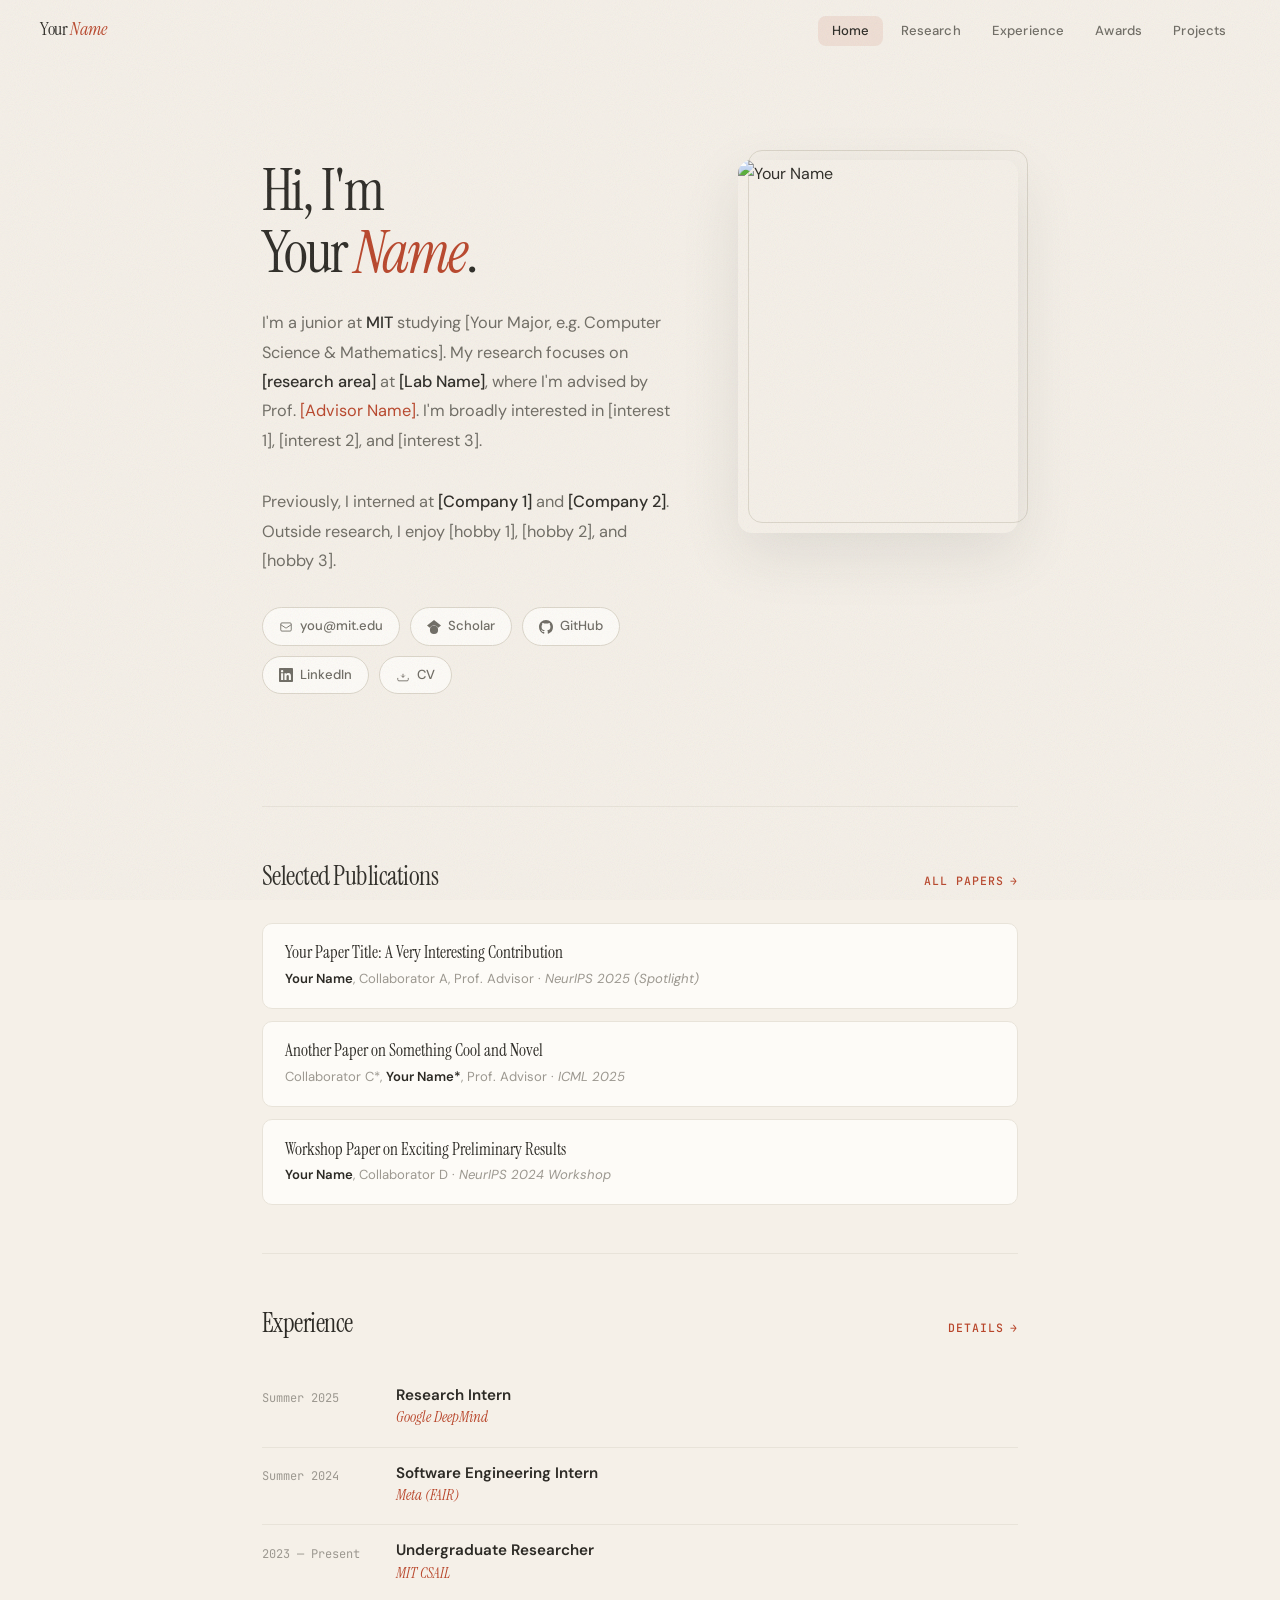
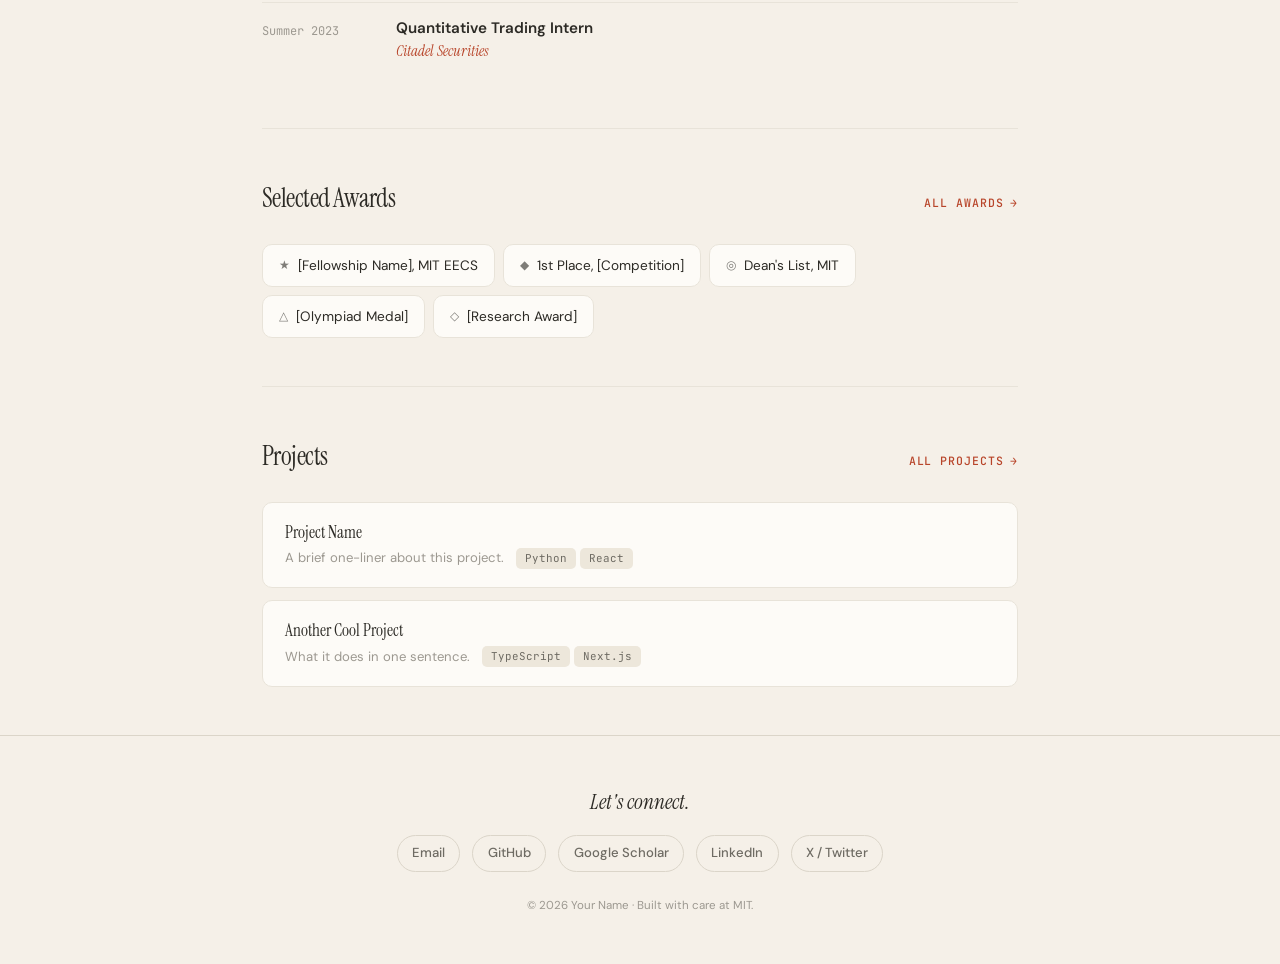
==== index.html @ 9202465a "Initial commit" ====
<!DOCTYPE html>
<html lang="en">
<head>
    <meta charset="UTF-8">
    <meta name="viewport" content="width=device-width, initial-scale=1.0">
    <title>Your Name — MIT '27</title>
    <link rel="stylesheet" href="style.css">
</head>
<body>

<!-- ─── NAV ─── -->
<nav id="navbar">
    <a class="nav-name" href="index.html">Your <em>Name</em></a>
    <div class="nav-toggle" onclick="document.querySelector('.nav-links').classList.toggle('open')">
        <span></span><span></span><span></span>
    </div>
    <ul class="nav-links">
        <li><a href="index.html" class="active">Home</a></li>
        <li><a href="research.html">Research</a></li>
        <li><a href="experience.html">Experience</a></li>
        <li><a href="awards.html">Awards</a></li>
        <li><a href="projects.html">Projects</a></li>
    </ul>
</nav>

<!-- ═══ HERO ═══ -->
<div class="page">
    <div class="home-hero">
        <div class="home-intro stagger">
            <h1>Hi, I'm<br>Your <em>Name</em>.</h1>
            <p class="bio">
                I'm a junior at <strong>MIT</strong> studying [Your Major, e.g. Computer Science &amp; Mathematics]. 
                My research focuses on <strong>[research area]</strong> at <strong>[Lab Name]</strong>, 
                where I'm advised by Prof. <a href="#">[Advisor Name]</a>. 
                I'm broadly interested in [interest 1], [interest 2], and [interest 3].
            </p>
            <p class="bio">
                Previously, I interned at <strong>[Company 1]</strong> and <strong>[Company 2]</strong>. 
                Outside research, I enjoy [hobby 1], [hobby 2], and [hobby 3].
            </p>
            <div class="contact-row">
                <a class="pill" href="mailto:you@mit.edu">
                    <svg width="14" height="14" fill="none" stroke="currentColor" stroke-width="1.5" viewBox="0 0 24 24"><path d="M3 8l7.89 5.26a2 2 0 002.22 0L21 8M5 19h14a2 2 0 002-2V7a2 2 0 00-2-2H5a2 2 0 00-2 2v10a2 2 0 002 2z"/></svg>
                    you@mit.edu
                </a>
                <a class="pill" href="https://scholar.google.com/" target="_blank">
                    <svg width="14" height="14" fill="currentColor" viewBox="0 0 24 24"><path d="M12 24a7 7 0 1 1 0-14 7 7 0 0 1 0 14zm0-24L0 9.5l4.838 3.94A8 8 0 0 1 12 9a8 8 0 0 1 7.162 4.44L24 9.5z"/></svg>
                    Scholar
                </a>
                <a class="pill" href="https://github.com/" target="_blank">
                    <svg width="14" height="14" fill="currentColor" viewBox="0 0 24 24"><path d="M12 0C5.37 0 0 5.37 0 12c0 5.31 3.435 9.795 8.205 11.385.6.105.825-.255.825-.57 0-.285-.015-1.23-.015-2.235-3.015.555-3.795-.735-4.035-1.41-.135-.345-.72-1.41-1.23-1.695-.42-.225-1.02-.78-.015-.795.945-.015 1.62.87 1.845 1.23 1.08 1.815 2.805 1.305 3.495.99.105-.78.42-1.305.765-1.605-2.67-.3-5.46-1.335-5.46-5.925 0-1.305.465-2.385 1.23-3.225-.12-.3-.54-1.53.12-3.18 0 0 1.005-.315 3.3 1.23.96-.27 1.98-.405 3-.405s2.04.135 3 .405c2.295-1.56 3.3-1.23 3.3-1.23.66 1.65.24 2.88.12 3.18.765.84 1.23 1.905 1.23 3.225 0 4.605-2.805 5.625-5.475 5.925.435.375.81 1.095.81 2.22 0 1.605-.015 2.895-.015 3.3 0 .315.225.69.825.57A12.02 12.02 0 0 0 24 12c0-6.63-5.37-12-12-12z"/></svg>
                    GitHub
                </a>
                <a class="pill" href="https://linkedin.com/" target="_blank">
                    <svg width="14" height="14" fill="currentColor" viewBox="0 0 24 24"><path d="M20.447 20.452h-3.554v-5.569c0-1.328-.027-3.037-1.852-3.037-1.853 0-2.136 1.445-2.136 2.939v5.667H9.351V9h3.414v1.561h.046c.477-.9 1.637-1.85 3.37-1.85 3.601 0 4.267 2.37 4.267 5.455v6.286zM5.337 7.433a2.062 2.062 0 0 1-2.063-2.065 2.064 2.064 0 1 1 2.063 2.065zm1.782 13.019H3.555V9h3.564v11.452zM22.225 0H1.771C.792 0 0 .774 0 1.729v20.542C0 23.227.792 24 1.771 24h20.451C23.2 24 24 23.227 24 22.271V1.729C24 .774 23.2 0 22.222 0h.003z"/></svg>
                    LinkedIn
                </a>
                <a class="pill" href="/resume.pdf" target="_blank">
                    <svg width="14" height="14" fill="none" stroke="currentColor" stroke-width="1.5" viewBox="0 0 24 24"><path d="M12 10v6m0 0l-3-3m3 3l3-3M3 17v3a2 2 0 002 2h14a2 2 0 002-2v-3"/></svg>
                    CV
                </a>
            </div>
        </div>
        <div class="portrait-wrap">
            <div class="portrait-frame">
                <img src="https://placehold.co/400x530/E8E3D9/9C9890?text=Your+Photo" alt="Your Name">
            </div>
            <div class="portrait-deco"></div>
        </div>
    </div>

    <!-- ═══ SELECTED PUBLICATIONS ═══ -->
    <div class="home-section reveal">
        <div class="home-section-header">
            <h2>Selected Publications</h2>
            <a href="research.html" class="view-all">All papers</a>
        </div>
        <div class="pub-mini">
            <div class="pub-mini-item">
                <div class="pub-mini-title"><a href="#">Your Paper Title: A Very Interesting Contribution</a></div>
                <div class="pub-mini-meta"><strong>Your Name</strong>, Collaborator A, Prof. Advisor · <em>NeurIPS 2025 (Spotlight)</em></div>
            </div>
            <div class="pub-mini-item">
                <div class="pub-mini-title"><a href="#">Another Paper on Something Cool and Novel</a></div>
                <div class="pub-mini-meta">Collaborator C*, <strong>Your Name*</strong>, Prof. Advisor · <em>ICML 2025</em></div>
            </div>
            <div class="pub-mini-item">
                <div class="pub-mini-title"><a href="#">Workshop Paper on Exciting Preliminary Results</a></div>
                <div class="pub-mini-meta"><strong>Your Name</strong>, Collaborator D · <em>NeurIPS 2024 Workshop</em></div>
            </div>
        </div>
    </div>

    <!-- ═══ EXPERIENCE ═══ -->
    <div class="home-section reveal">
        <div class="home-section-header">
            <h2>Experience</h2>
            <a href="experience.html" class="view-all">Details</a>
        </div>
        <div class="exp-mini">
            <div class="exp-mini-item">
                <div class="exp-mini-date">Summer 2025</div>
                <div class="exp-mini-info">
                    <h3>Research Intern</h3>
                    <div class="company">Google DeepMind</div>
                </div>
            </div>
            <div class="exp-mini-item">
                <div class="exp-mini-date">Summer 2024</div>
                <div class="exp-mini-info">
                    <h3>Software Engineering Intern</h3>
                    <div class="company">Meta (FAIR)</div>
                </div>
            </div>
            <div class="exp-mini-item">
                <div class="exp-mini-date">2023 — Present</div>
                <div class="exp-mini-info">
                    <h3>Undergraduate Researcher</h3>
                    <div class="company">MIT CSAIL</div>
                </div>
            </div>
            <div class="exp-mini-item">
                <div class="exp-mini-date">Summer 2023</div>
                <div class="exp-mini-info">
                    <h3>Quantitative Trading Intern</h3>
                    <div class="company">Citadel Securities</div>
                </div>
            </div>
        </div>
    </div>

    <!-- ═══ AWARDS ═══ -->
    <div class="home-section reveal">
        <div class="home-section-header">
            <h2>Selected Awards</h2>
            <a href="awards.html" class="view-all">All awards</a>
        </div>
        <div class="awards-mini">
            <div class="award-chip"><span class="chip-icon">★</span> [Fellowship Name], MIT EECS</div>
            <div class="award-chip"><span class="chip-icon">◆</span> 1st Place, [Competition]</div>
            <div class="award-chip"><span class="chip-icon">◎</span> Dean's List, MIT</div>
            <div class="award-chip"><span class="chip-icon">△</span> [Olympiad Medal]</div>
            <div class="award-chip"><span class="chip-icon">◇</span> [Research Award]</div>
        </div>
    </div>

    <!-- ═══ PROJECTS ═══ -->
    <div class="home-section reveal" style="border-bottom:none;">
        <div class="home-section-header">
            <h2>Projects</h2>
            <a href="projects.html" class="view-all">All projects</a>
        </div>
        <div class="pub-mini">
            <div class="pub-mini-item">
                <div class="pub-mini-title"><a href="projects.html">Project Name</a></div>
                <div class="pub-mini-meta">A brief one-liner about this project. <span class="tag" style="margin-left:0.5rem">Python</span> <span class="tag">React</span></div>
            </div>
            <div class="pub-mini-item">
                <div class="pub-mini-title"><a href="projects.html">Another Cool Project</a></div>
                <div class="pub-mini-meta">What it does in one sentence. <span class="tag" style="margin-left:0.5rem">TypeScript</span> <span class="tag">Next.js</span></div>
            </div>
        </div>
    </div>
</div>

<!-- ─── FOOTER ─── -->
<footer>
    <div class="footer-inner">
        <div class="footer-tagline">Let's connect.</div>
        <div class="footer-socials">
            <a href="mailto:you@mit.edu">Email</a>
            <a href="#">GitHub</a>
            <a href="#">Google Scholar</a>
            <a href="#">LinkedIn</a>
            <a href="#">X / Twitter</a>
        </div>
        <div class="copyright">© 2026 Your Name · Built with care at MIT.</div>
    </div>
</footer>

<script src="main.js"></script>
</body>
</html>
---- style.css ----
/* ═══════════════════════════════════════════════════
   YOUR NAME — Personal Academic Site
   Warm beige palette · Editorial typography · Artistic details
   ═══════════════════════════════════════════════════ */

@import url('https://fonts.googleapis.com/css2?family=Instrument+Serif:ital@0;1&family=DM+Sans:ital,opsz,wght@0,9..40,300;0,9..40,400;0,9..40,500;0,9..40,600;1,9..40,300;1,9..40,400&family=JetBrains+Mono:wght@400;500&display=swap');

:root {
    --bg:         #F5F0E8;
    --bg-warm:    #EDE7DB;
    --bg-card:    #FAF7F2;
    --bg-cream:   #FDFBF7;
    --text:       #2C2A25;
    --text-soft:  #6E6B63;
    --text-faint: #9C9890;
    --accent:     #B8452A;
    --accent-soft: rgba(184,69,42,0.1);
    --accent-glow: rgba(184,69,42,0.06);
    --border:     #DBD5C9;
    --border-light:#E8E3D9;
    --ink:        #3A3835;

    --serif:  'Instrument Serif', Georgia, serif;
    --sans:   'DM Sans', -apple-system, sans-serif;
    --mono:   'JetBrains Mono', monospace;

    --ease-out: cubic-bezier(0.16, 1, 0.3, 1);
    --ease-smooth: cubic-bezier(0.4, 0, 0.2, 1);
}

/* ─── RESET ─── */
*, *::before, *::after { margin: 0; padding: 0; box-sizing: border-box; }

html { scroll-behavior: smooth; font-size: 16px; }

body {
    font-family: var(--sans);
    background: var(--bg);
    color: var(--text);
    line-height: 1.7;
    -webkit-font-smoothing: antialiased;
    overflow-x: hidden;
    position: relative;
}

/* paper texture overlay */
body::before {
    content: '';
    position: fixed;
    inset: 0;
    pointer-events: none;
    z-index: 9999;
    opacity: 0.3;
    background-image: url("data:image/svg+xml,%3Csvg viewBox='0 0 256 256' xmlns='http://www.w3.org/2000/svg'%3E%3Cfilter id='n'%3E%3CfeTurbulence type='fractalNoise' baseFrequency='0.8' numOctaves='4' stitchTiles='stitch'/%3E%3C/filter%3E%3Crect width='100%25' height='100%25' filter='url(%23n)' opacity='0.3'/%3E%3C/svg%3E");
    background-size: 200px;
}

::selection {
    background: var(--accent);
    color: #fff;
}

a {
    color: var(--accent);
    text-decoration: none;
    transition: opacity 0.25s var(--ease-smooth);
}
a:hover { opacity: 0.7; }

img { max-width: 100%; display: block; }

/* ═══════════════════════════════════════
   NAVIGATION
   ═══════════════════════════════════════ */
nav {
    position: fixed;
    top: 0;
    width: 100%;
    z-index: 1000;
    padding: 0 2.5rem;
    height: 60px;
    display: flex;
    align-items: center;
    justify-content: space-between;
    transition: all 0.4s var(--ease-smooth);
    background: transparent;
}
nav.scrolled {
    background: rgba(245, 240, 232, 0.88);
    backdrop-filter: blur(20px) saturate(1.4);
    -webkit-backdrop-filter: blur(20px) saturate(1.4);
    box-shadow: 0 1px 0 var(--border-light);
}
.nav-name {
    font-family: var(--serif);
    font-size: 1.15rem;
    color: var(--text);
    letter-spacing: -0.02em;
}
.nav-name em {
    font-style: italic;
    color: var(--accent);
}
.nav-links {
    display: flex;
    gap: 0.25rem;
    list-style: none;
}
.nav-links a {
    color: var(--text-soft);
    font-size: 0.82rem;
    font-weight: 500;
    padding: 0.4rem 0.85rem;
    border-radius: 8px;
    transition: all 0.25s var(--ease-smooth);
    letter-spacing: 0.01em;
}
.nav-links a:hover,
.nav-links a.active {
    color: var(--text);
    background: var(--accent-soft);
    opacity: 1;
}

/* mobile nav toggle */
.nav-toggle { display: none; cursor: pointer; padding: 0.5rem; }
.nav-toggle span {
    display: block;
    width: 20px;
    height: 1.5px;
    background: var(--text);
    margin: 5px 0;
    transition: all 0.3s;
}

/* ═══════════════════════════════════════
   PAGE WRAPPER
   ═══════════════════════════════════════ */
.page {
    max-width: 820px;
    margin: 0 auto;
    padding: 0 2rem;
}
.page-wide {
    max-width: 1060px;
    margin: 0 auto;
    padding: 0 2rem;
}

/* ═══════════════════════════════════════
   SECTION HEADING
   ═══════════════════════════════════════ */
.section-tag {
    font-family: var(--mono);
    font-size: 0.7rem;
    font-weight: 500;
    letter-spacing: 0.14em;
    text-transform: uppercase;
    color: var(--accent);
    margin-bottom: 0.5rem;
    display: inline-flex;
    align-items: center;
    gap: 0.6rem;
}
.section-tag::before {
    content: '◆';
    font-size: 0.45rem;
    opacity: 0.7;
}
.section-heading {
    font-family: var(--serif);
    font-size: clamp(2rem, 4.5vw, 3rem);
    font-weight: 400;
    line-height: 1.12;
    letter-spacing: -0.03em;
    color: var(--text);
    margin-bottom: 1rem;
}
.section-desc {
    font-size: 1rem;
    color: var(--text-soft);
    max-width: 560px;
    line-height: 1.75;
    margin-bottom: 3rem;
}

/* ═══════════════════════════════════════
   HOME — HERO
   ═══════════════════════════════════════ */
.home-hero {
    padding-top: 10rem;
    padding-bottom: 4rem;
    display: grid;
    grid-template-columns: 1fr 280px;
    gap: 4rem;
    align-items: start;
}
.home-intro h1 {
    font-family: var(--serif);
    font-size: clamp(2.6rem, 5.5vw, 3.6rem);
    font-weight: 400;
    line-height: 1.08;
    letter-spacing: -0.035em;
    margin-bottom: 1.5rem;
}
.home-intro h1 em {
    font-style: italic;
    color: var(--accent);
}
.home-intro .bio {
    font-size: 1.02rem;
    color: var(--text-soft);
    line-height: 1.8;
    max-width: 500px;
    margin-bottom: 2rem;
}
.home-intro .bio strong {
    color: var(--text);
    font-weight: 500;
}

/* portrait */
.portrait-wrap {
    position: relative;
}
.portrait-frame {
    position: relative;
    border-radius: 14px;
    overflow: hidden;
    box-shadow: 0 20px 60px rgba(44,42,37,0.1);
}
.portrait-frame img {
    width: 100%;
    aspect-ratio: 3 / 4;
    object-fit: cover;
    transition: transform 0.6s var(--ease-out);
}
.portrait-frame:hover img { transform: scale(1.03); }
.portrait-deco {
    position: absolute;
    top: -10px;
    right: -10px;
    width: 100%;
    height: 100%;
    border: 1.5px solid var(--border);
    border-radius: 14px;
    z-index: -1;
    transition: transform 0.5s var(--ease-out);
}
.portrait-wrap:hover .portrait-deco { transform: translate(4px, -4px); }

/* contact pills */
.contact-row {
    display: flex;
    gap: 0.6rem;
    flex-wrap: wrap;
    margin-bottom: 3rem;
}
.pill {
    display: inline-flex;
    align-items: center;
    gap: 0.45rem;
    padding: 0.45rem 1rem;
    border: 1px solid var(--border);
    border-radius: 100px;
    font-size: 0.82rem;
    font-weight: 500;
    color: var(--text-soft);
    background: var(--bg-cream);
    transition: all 0.25s var(--ease-smooth);
}
.pill svg { width: 14px; height: 14px; flex-shrink: 0; }
.pill:hover {
    border-color: var(--accent);
    color: var(--accent);
    background: var(--accent-soft);
    opacity: 1;
}

/* ═══════════════════════════════════════
   HOME — SUMMARY SECTIONS
   ═══════════════════════════════════════ */
.home-section {
    padding: 3rem 0;
    border-top: 1px solid var(--border-light);
}
.home-section-header {
    display: flex;
    justify-content: space-between;
    align-items: baseline;
    margin-bottom: 1.5rem;
}
.home-section-header h2 {
    font-family: var(--serif);
    font-size: 1.6rem;
    font-weight: 400;
    letter-spacing: -0.02em;
}
.view-all {
    font-family: var(--mono);
    font-size: 0.72rem;
    letter-spacing: 0.08em;
    text-transform: uppercase;
    color: var(--accent);
    display: flex;
    align-items: center;
    gap: 0.4rem;
    font-weight: 500;
}
.view-all::after {
    content: '→';
    transition: transform 0.2s;
}
.view-all:hover::after { transform: translateX(3px); }

/* mini publication list (homepage) */
.pub-mini { display: flex; flex-direction: column; gap: 0.75rem; }
.pub-mini-item {
    padding: 1.1rem 1.4rem;
    background: var(--bg-cream);
    border: 1px solid var(--border-light);
    border-radius: 10px;
    transition: all 0.25s var(--ease-smooth);
}
.pub-mini-item:hover {
    border-color: var(--accent);
    box-shadow: 0 6px 24px var(--accent-glow);
    transform: translateY(-1px);
}
.pub-mini-title {
    font-family: var(--serif);
    font-size: 1.05rem;
    line-height: 1.35;
    margin-bottom: 0.25rem;
}
.pub-mini-title a { color: var(--text); }
.pub-mini-title a:hover { color: var(--accent); }
.pub-mini-meta {
    font-size: 0.82rem;
    color: var(--text-faint);
}
.pub-mini-meta strong { color: var(--text); font-weight: 600; }

/* mini experience list (homepage) */
.exp-mini { display: flex; flex-direction: column; gap: 0; }
.exp-mini-item {
    display: grid;
    grid-template-columns: 110px 1fr;
    gap: 1.5rem;
    padding: 1rem 0;
    border-bottom: 1px solid var(--border-light);
}
.exp-mini-item:last-child { border-bottom: none; }
.exp-mini-date {
    font-family: var(--mono);
    font-size: 0.75rem;
    color: var(--text-faint);
    padding-top: 0.15rem;
}
.exp-mini-info h3 {
    font-size: 0.95rem;
    font-weight: 600;
    line-height: 1.3;
}
.exp-mini-info .company {
    font-family: var(--serif);
    font-style: italic;
    color: var(--accent);
    font-size: 0.92rem;
}

/* mini awards (homepage) */
.awards-mini {
    display: flex;
    flex-wrap: wrap;
    gap: 0.5rem;
}
.award-chip {
    display: inline-flex;
    align-items: center;
    gap: 0.5rem;
    padding: 0.55rem 1rem;
    background: var(--bg-cream);
    border: 1px solid var(--border-light);
    border-radius: 10px;
    font-size: 0.85rem;
    color: var(--text);
    transition: all 0.25s var(--ease-smooth);
}
.award-chip:hover {
    border-color: var(--accent);
    transform: translateY(-1px);
}
.award-chip .chip-icon {
    font-size: 0.75rem;
    opacity: 0.6;
}

/* ═══════════════════════════════════════
   DETAIL PAGES — PAGE HEADER
   ═══════════════════════════════════════ */
.page-header {
    padding-top: 9rem;
    padding-bottom: 3rem;
}

/* ═══════════════════════════════════════
   PUBLICATIONS (detail page)
   ═══════════════════════════════════════ */
.pub-list-full { display: flex; flex-direction: column; gap: 1.25rem; padding-bottom: 5rem; }
.pub-card {
    display: grid;
    grid-template-columns: 200px 1fr;
    gap: 1.75rem;
    padding: 1.75rem;
    background: var(--bg-cream);
    border: 1px solid var(--border-light);
    border-radius: 14px;
    transition: all 0.3s var(--ease-smooth);
}
.pub-card:hover {
    border-color: var(--accent);
    box-shadow: 0 12px 40px var(--accent-glow);
    transform: translateY(-2px);
}
.pub-card-img {
    width: 100%;
    aspect-ratio: 4/3;
    background: var(--bg-warm);
    border-radius: 8px;
    overflow: hidden;
    display: flex;
    align-items: center;
    justify-content: center;
    font-family: var(--mono);
    font-size: 0.7rem;
    color: var(--text-faint);
    position: relative;
}
.pub-card-img img {
    width: 100%;
    height: 100%;
    object-fit: cover;
}
.pub-card-body {}
.pub-card-body h3 {
    font-family: var(--serif);
    font-size: 1.15rem;
    line-height: 1.35;
    margin-bottom: 0.4rem;
}
.pub-card-body h3 a { color: var(--text); }
.pub-card-body h3 a:hover { color: var(--accent); }
.pub-card-authors {
    font-size: 0.85rem;
    color: var(--text-soft);
    margin-bottom: 0.35rem;
    line-height: 1.5;
}
.pub-card-authors strong { color: var(--text); font-weight: 600; }
.pub-card-venue {
    font-family: var(--mono);
    font-size: 0.72rem;
    color: var(--accent);
    font-weight: 500;
    letter-spacing: 0.02em;
    margin-bottom: 0.75rem;
}
.pub-card-links { display: flex; gap: 0.5rem; flex-wrap: wrap; }
.btn-sm {
    font-size: 0.75rem;
    font-weight: 500;
    padding: 0.3rem 0.7rem;
    border-radius: 6px;
    background: var(--accent-soft);
    color: var(--accent);
    transition: all 0.2s var(--ease-smooth);
}
.btn-sm:hover { background: var(--accent); color: #fff; opacity: 1; }

/* ═══════════════════════════════════════
   EXPERIENCE (detail page)
   ═══════════════════════════════════════ */
.exp-timeline { padding-bottom: 5rem; }
.exp-full-item {
    display: grid;
    grid-template-columns: 160px 1fr;
    gap: 2.5rem;
    padding: 2.5rem 0;
    border-bottom: 1px solid var(--border-light);
    position: relative;
}
.exp-full-item:first-child { border-top: 1px solid var(--border-light); }
.exp-full-left {
    font-family: var(--mono);
    font-size: 0.78rem;
    color: var(--text-faint);
    line-height: 1.5;
}
.exp-full-left .exp-loc {
    display: block;
    margin-top: 0.25rem;
    font-family: var(--sans);
    font-style: italic;
    font-size: 0.82rem;
}
.exp-full-right h3 {
    font-size: 1.15rem;
    font-weight: 600;
    margin-bottom: 0.15rem;
}
.exp-full-right .exp-org {
    font-family: var(--serif);
    font-size: 1.1rem;
    font-style: italic;
    color: var(--accent);
    margin-bottom: 0.8rem;
}
.exp-full-right p {
    font-size: 0.92rem;
    color: var(--text-soft);
    line-height: 1.75;
    margin-bottom: 1rem;
}
.exp-full-right .exp-gallery {
    display: grid;
    grid-template-columns: repeat(auto-fill, minmax(180px, 1fr));
    gap: 0.75rem;
    margin-top: 1rem;
}
.exp-full-right .exp-gallery img {
    width: 100%;
    aspect-ratio: 16/10;
    object-fit: cover;
    border-radius: 8px;
    border: 1px solid var(--border-light);
}

/* ═══════════════════════════════════════
   AWARDS (detail page)
   ═══════════════════════════════════════ */
.awards-full { padding-bottom: 5rem; }
.awards-year-group { margin-bottom: 2.5rem; }
.awards-year {
    font-family: var(--mono);
    font-size: 0.72rem;
    letter-spacing: 0.1em;
    text-transform: uppercase;
    color: var(--accent);
    margin-bottom: 0.75rem;
    padding-bottom: 0.5rem;
    border-bottom: 1px solid var(--border-light);
}
.award-full-item {
    padding: 1.25rem 1.5rem;
    background: var(--bg-cream);
    border: 1px solid var(--border-light);
    border-radius: 10px;
    margin-bottom: 0.6rem;
    display: flex;
    gap: 1rem;
    align-items: flex-start;
    transition: all 0.25s var(--ease-smooth);
}
.award-full-item:hover {
    border-color: var(--accent);
    transform: translateY(-1px);
    box-shadow: 0 6px 20px var(--accent-glow);
}
.award-full-icon {
    flex-shrink: 0;
    width: 36px;
    height: 36px;
    background: var(--accent-soft);
    border-radius: 9px;
    display: flex;
    align-items: center;
    justify-content: center;
    font-size: 0.9rem;
    color: var(--accent);
}
.award-full-info h3 { font-size: 0.95rem; font-weight: 600; margin-bottom: 0.1rem; }
.award-full-info p { font-size: 0.82rem; color: var(--text-soft); }

/* ═══════════════════════════════════════
   PROJECTS (detail page)
   ═══════════════════════════════════════ */
.projects-full { padding-bottom: 5rem; }
.project-full-card {
    display: grid;
    grid-template-columns: 1fr 1fr;
    gap: 2rem;
    padding: 2.5rem 0;
    border-bottom: 1px solid var(--border-light);
    align-items: center;
}
.project-full-card:first-child { border-top: 1px solid var(--border-light); }
.project-full-card:nth-child(even) { direction: rtl; }
.project-full-card:nth-child(even) > * { direction: ltr; }
.project-full-img {
    width: 100%;
    aspect-ratio: 16/10;
    background: var(--bg-warm);
    border-radius: 12px;
    overflow: hidden;
    border: 1px solid var(--border-light);
    display: flex;
    align-items: center;
    justify-content: center;
    font-family: var(--mono);
    font-size: 0.75rem;
    color: var(--text-faint);
}
.project-full-img img {
    width: 100%;
    height: 100%;
    object-fit: cover;
}
.project-full-body h3 {
    font-family: var(--serif);
    font-size: 1.4rem;
    font-weight: 400;
    margin-bottom: 0.5rem;
    letter-spacing: -0.01em;
}
.project-full-body p {
    font-size: 0.92rem;
    color: var(--text-soft);
    line-height: 1.75;
    margin-bottom: 1rem;
}
.project-full-body .tags {
    display: flex;
    gap: 0.4rem;
    flex-wrap: wrap;
    margin-bottom: 1rem;
}
.tag {
    font-family: var(--mono);
    font-size: 0.68rem;
    padding: 0.2rem 0.55rem;
    background: var(--bg-warm);
    border-radius: 5px;
    color: var(--text-soft);
}
.project-full-body .project-link {
    font-size: 0.85rem;
    font-weight: 500;
    display: inline-flex;
    align-items: center;
    gap: 0.4rem;
}
.project-full-body .project-link::after { content: '→'; transition: transform 0.2s; }
.project-full-body .project-link:hover::after { transform: translateX(3px); }

/* ═══════════════════════════════════════
   FOOTER
   ═══════════════════════════════════════ */
footer {
    border-top: 1px solid var(--border);
    padding: 3rem 2rem;
    text-align: center;
}
footer .footer-inner {
    max-width: 500px;
    margin: 0 auto;
}
footer .footer-tagline {
    font-family: var(--serif);
    font-size: 1.3rem;
    color: var(--text);
    margin-bottom: 1rem;
    font-style: italic;
}
.footer-socials {
    display: flex;
    justify-content: center;
    gap: 0.75rem;
    margin-bottom: 1.5rem;
    flex-wrap: wrap;
}
.footer-socials a {
    color: var(--text-soft);
    font-size: 0.82rem;
    font-weight: 500;
    padding: 0.4rem 0.9rem;
    border: 1px solid var(--border);
    border-radius: 100px;
    transition: all 0.25s var(--ease-smooth);
}
.footer-socials a:hover {
    color: var(--accent);
    border-color: var(--accent);
    background: var(--accent-soft);
    opacity: 1;
}
footer .copyright {
    font-size: 0.72rem;
    color: var(--text-faint);
}

/* ═══════════════════════════════════════
   DECORATIVE ELEMENTS
   ═══════════════════════════════════════ */
.deco-line {
    width: 48px;
    height: 1.5px;
    background: var(--accent);
    margin: 2rem 0;
    border-radius: 1px;
}
.deco-dot-grid {
    position: absolute;
    width: 80px;
    height: 80px;
    background-image: radial-gradient(circle, var(--border) 1px, transparent 1px);
    background-size: 10px 10px;
    opacity: 0.5;
    pointer-events: none;
}

/* ═══════════════════════════════════════
   ANIMATIONS
   ═══════════════════════════════════════ */
.reveal {
    opacity: 0;
    transform: translateY(28px);
    transition: opacity 0.7s var(--ease-out), transform 0.7s var(--ease-out);
}
.reveal.vis {
    opacity: 1;
    transform: translateY(0);
}
.r-d1 { transition-delay: 0.08s; }
.r-d2 { transition-delay: 0.16s; }
.r-d3 { transition-delay: 0.24s; }
.r-d4 { transition-delay: 0.32s; }

/* hero stagger */
.stagger > * {
    opacity: 0;
    transform: translateY(18px);
    animation: fadeUp 0.75s var(--ease-out) forwards;
}
.stagger > *:nth-child(1) { animation-delay: 0.15s; }
.stagger > *:nth-child(2) { animation-delay: 0.3s; }
.stagger > *:nth-child(3) { animation-delay: 0.45s; }
.stagger > *:nth-child(4) { animation-delay: 0.6s; }

.portrait-wrap {
    opacity: 0;
    transform: translateY(18px);
    animation: fadeUp 0.75s var(--ease-out) 0.4s forwards;
}

@keyframes fadeUp {
    to { opacity: 1; transform: translateY(0); }
}

/* ═══════════════════════════════════════
   RESPONSIVE
   ═══════════════════════════════════════ */
@media (max-width: 768px) {
    nav { padding: 0 1.25rem; }
    .nav-links { 
        display: none; 
        position: absolute;
        top: 60px;
        left: 0;
        width: 100%;
        background: rgba(245,240,232,0.97);
        backdrop-filter: blur(16px);
        padding: 1rem;
        flex-direction: column;
        border-bottom: 1px solid var(--border);
    }
    .nav-links.open { display: flex; }
    .nav-toggle { display: block; }

    .page, .page-wide { padding: 0 1.25rem; }
    .home-hero {
        grid-template-columns: 1fr;
        padding-top: 7rem;
        gap: 2rem;
    }
    .home-hero .portrait-wrap { max-width: 220px; order: -1; }
    .pub-card {
        grid-template-columns: 1fr;
    }
    .pub-card-img { max-height: 200px; }
    .exp-full-item, .exp-mini-item {
        grid-template-columns: 1fr;
        gap: 0.5rem;
    }
    .project-full-card,
    .project-full-card:nth-child(even) {
        grid-template-columns: 1fr;
        direction: ltr;
    }
}
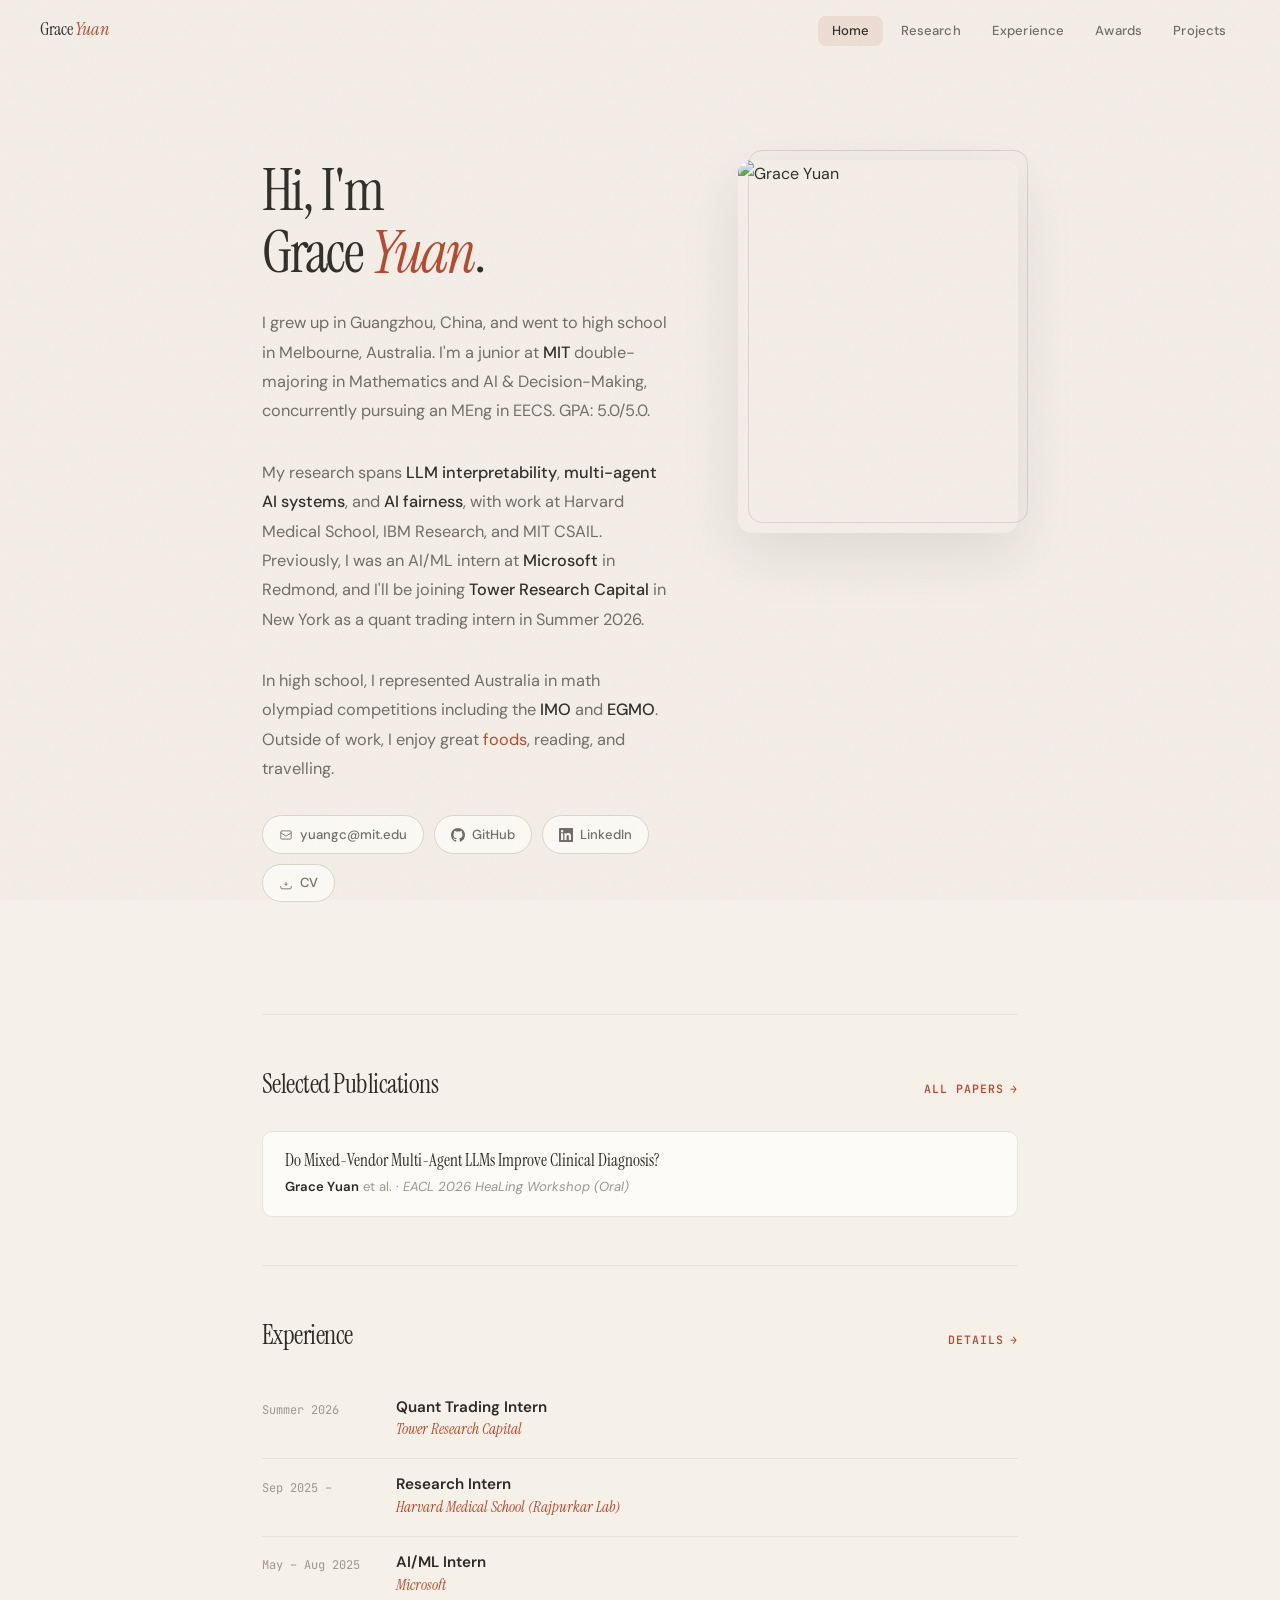
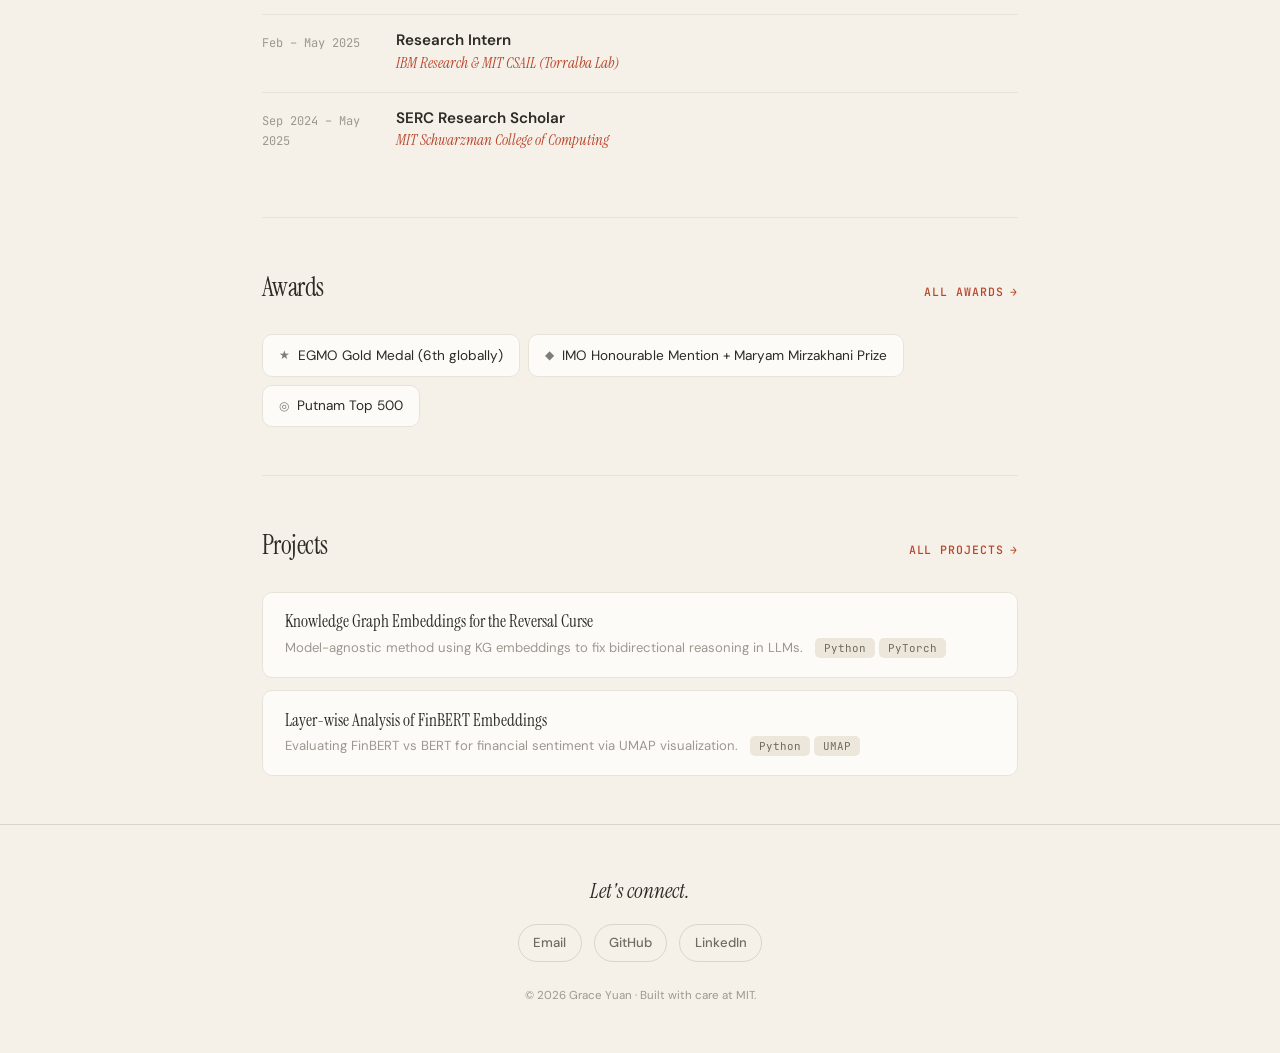
==== commit 8acebc7d: "Add real content and photo" ====
--- a/index.html
+++ b/index.html
@@ -3,14 +3,13 @@
 <head>
     <meta charset="UTF-8">
     <meta name="viewport" content="width=device-width, initial-scale=1.0">
-    <title>Your Name — MIT '27</title>
+    <title>Grace Yuan — MIT '27</title>
     <link rel="stylesheet" href="style.css">
 </head>
 <body>
 
-<!-- ─── NAV ─── -->
 <nav id="navbar">
-    <a class="nav-name" href="index.html">Your <em>Name</em></a>
+    <a class="nav-name" href="index.html">Grace <em>Yuan</em></a>
     <div class="nav-toggle" onclick="document.querySelector('.nav-links').classList.toggle('open')">
         <span></span><span></span><span></span>
     </div>
@@ -23,39 +22,40 @@
     </ul>
 </nav>
 
-<!-- ═══ HERO ═══ -->
 <div class="page">
     <div class="home-hero">
         <div class="home-intro stagger">
-            <h1>Hi, I'm<br>Your <em>Name</em>.</h1>
+            <h1>Hi, I'm<br>Grace <em>Yuan</em>.</h1>
             <p class="bio">
-                I'm a junior at <strong>MIT</strong> studying [Your Major, e.g. Computer Science &amp; Mathematics]. 
-                My research focuses on <strong>[research area]</strong> at <strong>[Lab Name]</strong>, 
-                where I'm advised by Prof. <a href="#">[Advisor Name]</a>. 
-                I'm broadly interested in [interest 1], [interest 2], and [interest 3].
+                I grew up in Guangzhou, China, and went to high school in Melbourne, Australia. 
+                I'm a junior at <strong>MIT</strong> double-majoring in Mathematics and 
+                AI &amp; Decision-Making, concurrently pursuing an MEng in EECS. GPA: 5.0/5.0.
             </p>
             <p class="bio">
-                Previously, I interned at <strong>[Company 1]</strong> and <strong>[Company 2]</strong>. 
-                Outside research, I enjoy [hobby 1], [hobby 2], and [hobby 3].
+                My research spans <strong>LLM interpretability</strong>, <strong>multi-agent AI systems</strong>, 
+                and <strong>AI fairness</strong>, with work at Harvard Medical School, IBM Research, and MIT CSAIL. 
+                Previously, I was an AI/ML intern at <strong>Microsoft</strong> in Redmond, and I'll be joining 
+                <strong>Tower Research Capital</strong> in New York as a quant trading intern in Summer 2026.
+            </p>
+            <p class="bio">
+                In high school, I represented Australia in math olympiad competitions including the 
+                <strong>IMO</strong> and <strong>EGMO</strong>. Outside of work, I enjoy great 
+                <a href="https://beliapp.co/app/yuangc" target="_blank">foods</a>, reading, and travelling.
             </p>
             <div class="contact-row">
-                <a class="pill" href="mailto:you@mit.edu">
+                <a class="pill" href="mailto:yuangc@mit.edu">
                     <svg width="14" height="14" fill="none" stroke="currentColor" stroke-width="1.5" viewBox="0 0 24 24"><path d="M3 8l7.89 5.26a2 2 0 002.22 0L21 8M5 19h14a2 2 0 002-2V7a2 2 0 00-2-2H5a2 2 0 00-2 2v10a2 2 0 002 2z"/></svg>
-                    you@mit.edu
+                    yuangc@mit.edu
                 </a>
-                <a class="pill" href="https://scholar.google.com/" target="_blank">
-                    <svg width="14" height="14" fill="currentColor" viewBox="0 0 24 24"><path d="M12 24a7 7 0 1 1 0-14 7 7 0 0 1 0 14zm0-24L0 9.5l4.838 3.94A8 8 0 0 1 12 9a8 8 0 0 1 7.162 4.44L24 9.5z"/></svg>
-                    Scholar
-                </a>
-                <a class="pill" href="https://github.com/" target="_blank">
+                <a class="pill" href="#" target="_blank">
                     <svg width="14" height="14" fill="currentColor" viewBox="0 0 24 24"><path d="M12 0C5.37 0 0 5.37 0 12c0 5.31 3.435 9.795 8.205 11.385.6.105.825-.255.825-.57 0-.285-.015-1.23-.015-2.235-3.015.555-3.795-.735-4.035-1.41-.135-.345-.72-1.41-1.23-1.695-.42-.225-1.02-.78-.015-.795.945-.015 1.62.87 1.845 1.23 1.08 1.815 2.805 1.305 3.495.99.105-.78.42-1.305.765-1.605-2.67-.3-5.46-1.335-5.46-5.925 0-1.305.465-2.385 1.23-3.225-.12-.3-.54-1.53.12-3.18 0 0 1.005-.315 3.3 1.23.96-.27 1.98-.405 3-.405s2.04.135 3 .405c2.295-1.56 3.3-1.23 3.3-1.23.66 1.65.24 2.88.12 3.18.765.84 1.23 1.905 1.23 3.225 0 4.605-2.805 5.625-5.475 5.925.435.375.81 1.095.81 2.22 0 1.605-.015 2.895-.015 3.3 0 .315.225.69.825.57A12.02 12.02 0 0 0 24 12c0-6.63-5.37-12-12-12z"/></svg>
                     GitHub
                 </a>
-                <a class="pill" href="https://linkedin.com/" target="_blank">
+                <a class="pill" href="#" target="_blank">
                     <svg width="14" height="14" fill="currentColor" viewBox="0 0 24 24"><path d="M20.447 20.452h-3.554v-5.569c0-1.328-.027-3.037-1.852-3.037-1.853 0-2.136 1.445-2.136 2.939v5.667H9.351V9h3.414v1.561h.046c.477-.9 1.637-1.85 3.37-1.85 3.601 0 4.267 2.37 4.267 5.455v6.286zM5.337 7.433a2.062 2.062 0 0 1-2.063-2.065 2.064 2.064 0 1 1 2.063 2.065zm1.782 13.019H3.555V9h3.564v11.452zM22.225 0H1.771C.792 0 0 .774 0 1.729v20.542C0 23.227.792 24 1.771 24h20.451C23.2 24 24 23.227 24 22.271V1.729C24 .774 23.2 0 22.222 0h.003z"/></svg>
                     LinkedIn
                 </a>
-                <a class="pill" href="/resume.pdf" target="_blank">
+                <a class="pill" href="resume.pdf" target="_blank">
                     <svg width="14" height="14" fill="none" stroke="currentColor" stroke-width="1.5" viewBox="0 0 24 24"><path d="M12 10v6m0 0l-3-3m3 3l3-3M3 17v3a2 2 0 002 2h14a2 2 0 002-2v-3"/></svg>
                     CV
                 </a>
@@ -63,13 +63,13 @@
         </div>
         <div class="portrait-wrap">
             <div class="portrait-frame">
-                <img src="https://placehold.co/400x530/E8E3D9/9C9890?text=Your+Photo" alt="Your Name">
+                <img src="photo.jpg" alt="Grace Yuan">
             </div>
             <div class="portrait-deco"></div>
         </div>
     </div>
 
-    <!-- ═══ SELECTED PUBLICATIONS ═══ -->
+    <!-- SELECTED PUBLICATIONS -->
     <div class="home-section reveal">
         <div class="home-section-header">
             <h2>Selected Publications</h2>
@@ -77,21 +77,13 @@
         </div>
         <div class="pub-mini">
             <div class="pub-mini-item">
-                <div class="pub-mini-title"><a href="#">Your Paper Title: A Very Interesting Contribution</a></div>
-                <div class="pub-mini-meta"><strong>Your Name</strong>, Collaborator A, Prof. Advisor · <em>NeurIPS 2025 (Spotlight)</em></div>
-            </div>
-            <div class="pub-mini-item">
-                <div class="pub-mini-title"><a href="#">Another Paper on Something Cool and Novel</a></div>
-                <div class="pub-mini-meta">Collaborator C*, <strong>Your Name*</strong>, Prof. Advisor · <em>ICML 2025</em></div>
-            </div>
-            <div class="pub-mini-item">
-                <div class="pub-mini-title"><a href="#">Workshop Paper on Exciting Preliminary Results</a></div>
-                <div class="pub-mini-meta"><strong>Your Name</strong>, Collaborator D · <em>NeurIPS 2024 Workshop</em></div>
+                <div class="pub-mini-title"><a href="research.html">Do Mixed-Vendor Multi-Agent LLMs Improve Clinical Diagnosis?</a></div>
+                <div class="pub-mini-meta"><strong>Grace Yuan</strong> et al. · <em>EACL 2026 HeaLing Workshop (Oral)</em></div>
             </div>
         </div>
     </div>
 
-    <!-- ═══ EXPERIENCE ═══ -->
+    <!-- EXPERIENCE -->
     <div class="home-section reveal">
         <div class="home-section-header">
             <h2>Experience</h2>
@@ -99,52 +91,57 @@
         </div>
         <div class="exp-mini">
             <div class="exp-mini-item">
-                <div class="exp-mini-date">Summer 2025</div>
+                <div class="exp-mini-date">Summer 2026</div>
                 <div class="exp-mini-info">
-                    <h3>Research Intern</h3>
-                    <div class="company">Google DeepMind</div>
+                    <h3>Quant Trading Intern</h3>
+                    <div class="company">Tower Research Capital</div>
                 </div>
             </div>
             <div class="exp-mini-item">
-                <div class="exp-mini-date">Summer 2024</div>
+                <div class="exp-mini-date">Sep 2025 –</div>
                 <div class="exp-mini-info">
-                    <h3>Software Engineering Intern</h3>
-                    <div class="company">Meta (FAIR)</div>
+                    <h3>Research Intern</h3>
+                    <div class="company">Harvard Medical School (Rajpurkar Lab)</div>
                 </div>
             </div>
             <div class="exp-mini-item">
-                <div class="exp-mini-date">2023 — Present</div>
+                <div class="exp-mini-date">May – Aug 2025</div>
                 <div class="exp-mini-info">
-                    <h3>Undergraduate Researcher</h3>
-                    <div class="company">MIT CSAIL</div>
+                    <h3>AI/ML Intern</h3>
+                    <div class="company">Microsoft</div>
                 </div>
             </div>
             <div class="exp-mini-item">
-                <div class="exp-mini-date">Summer 2023</div>
+                <div class="exp-mini-date">Feb – May 2025</div>
                 <div class="exp-mini-info">
-                    <h3>Quantitative Trading Intern</h3>
-                    <div class="company">Citadel Securities</div>
+                    <h3>Research Intern</h3>
+                    <div class="company">IBM Research &amp; MIT CSAIL (Torralba Lab)</div>
+                </div>
+            </div>
+            <div class="exp-mini-item">
+                <div class="exp-mini-date">Sep 2024 – May 2025</div>
+                <div class="exp-mini-info">
+                    <h3>SERC Research Scholar</h3>
+                    <div class="company">MIT Schwarzman College of Computing</div>
                 </div>
             </div>
         </div>
     </div>
 
-    <!-- ═══ AWARDS ═══ -->
+    <!-- AWARDS -->
     <div class="home-section reveal">
         <div class="home-section-header">
-            <h2>Selected Awards</h2>
+            <h2>Awards</h2>
             <a href="awards.html" class="view-all">All awards</a>
         </div>
         <div class="awards-mini">
-            <div class="award-chip"><span class="chip-icon">★</span> [Fellowship Name], MIT EECS</div>
-            <div class="award-chip"><span class="chip-icon">◆</span> 1st Place, [Competition]</div>
-            <div class="award-chip"><span class="chip-icon">◎</span> Dean's List, MIT</div>
-            <div class="award-chip"><span class="chip-icon">△</span> [Olympiad Medal]</div>
-            <div class="award-chip"><span class="chip-icon">◇</span> [Research Award]</div>
+            <div class="award-chip"><span class="chip-icon">★</span> EGMO Gold Medal (6th globally)</div>
+            <div class="award-chip"><span class="chip-icon">◆</span> IMO Honourable Mention + Maryam Mirzakhani Prize</div>
+            <div class="award-chip"><span class="chip-icon">◎</span> Putnam Top 500</div>
         </div>
     </div>
 
-    <!-- ═══ PROJECTS ═══ -->
+    <!-- PROJECTS -->
     <div class="home-section reveal" style="border-bottom:none;">
         <div class="home-section-header">
             <h2>Projects</h2>
@@ -152,29 +149,26 @@
         </div>
         <div class="pub-mini">
             <div class="pub-mini-item">
-                <div class="pub-mini-title"><a href="projects.html">Project Name</a></div>
-                <div class="pub-mini-meta">A brief one-liner about this project. <span class="tag" style="margin-left:0.5rem">Python</span> <span class="tag">React</span></div>
+                <div class="pub-mini-title"><a href="projects.html">Knowledge Graph Embeddings for the Reversal Curse</a></div>
+                <div class="pub-mini-meta">Model-agnostic method using KG embeddings to fix bidirectional reasoning in LLMs. <span class="tag" style="margin-left:0.5rem">Python</span> <span class="tag">PyTorch</span></div>
             </div>
             <div class="pub-mini-item">
-                <div class="pub-mini-title"><a href="projects.html">Another Cool Project</a></div>
-                <div class="pub-mini-meta">What it does in one sentence. <span class="tag" style="margin-left:0.5rem">TypeScript</span> <span class="tag">Next.js</span></div>
+                <div class="pub-mini-title"><a href="projects.html">Layer-wise Analysis of FinBERT Embeddings</a></div>
+                <div class="pub-mini-meta">Evaluating FinBERT vs BERT for financial sentiment via UMAP visualization. <span class="tag" style="margin-left:0.5rem">Python</span> <span class="tag">UMAP</span></div>
             </div>
         </div>
     </div>
 </div>
 
-<!-- ─── FOOTER ─── -->
 <footer>
     <div class="footer-inner">
         <div class="footer-tagline">Let's connect.</div>
         <div class="footer-socials">
-            <a href="mailto:you@mit.edu">Email</a>
+            <a href="mailto:yuangc@mit.edu">Email</a>
             <a href="#">GitHub</a>
-            <a href="#">Google Scholar</a>
             <a href="#">LinkedIn</a>
-            <a href="#">X / Twitter</a>
         </div>
-        <div class="copyright">© 2026 Your Name · Built with care at MIT.</div>
+        <div class="copyright">&copy; 2026 Grace Yuan &middot; Built with care at MIT.</div>
     </div>
 </footer>
 
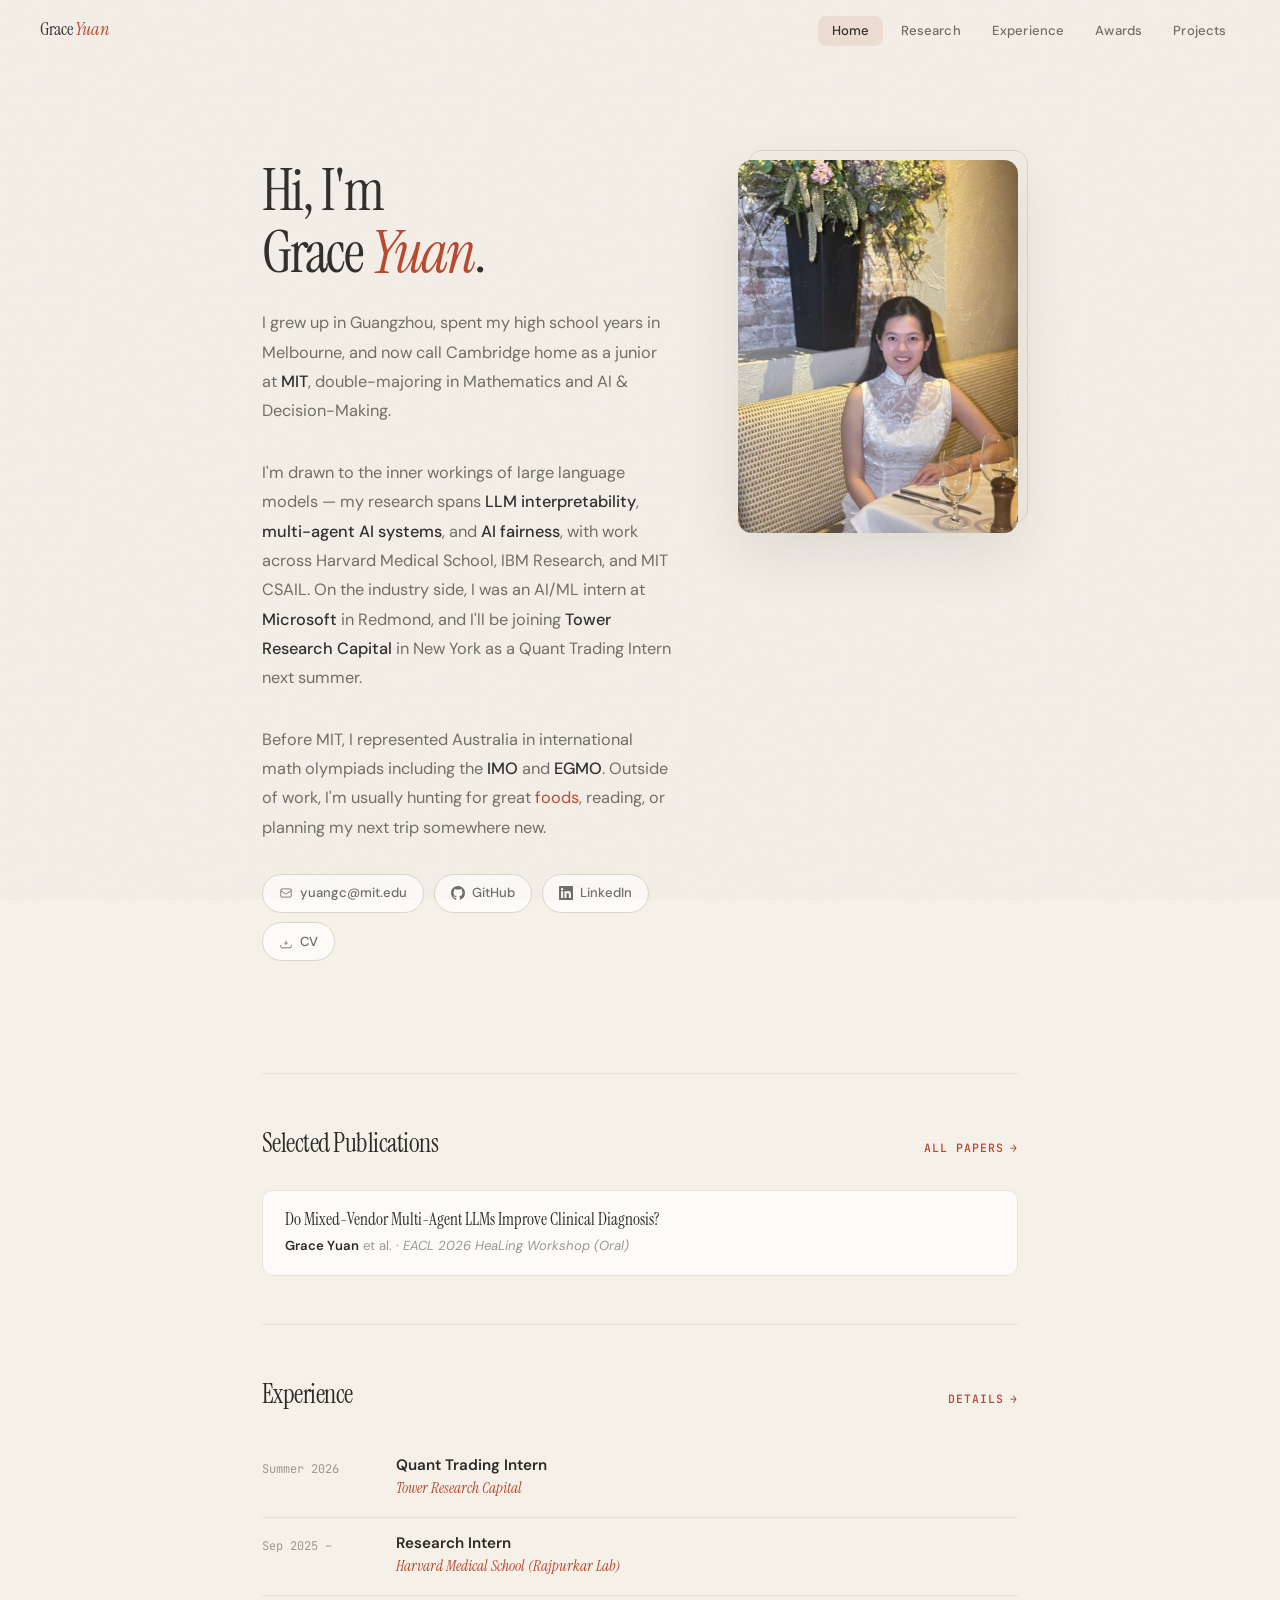
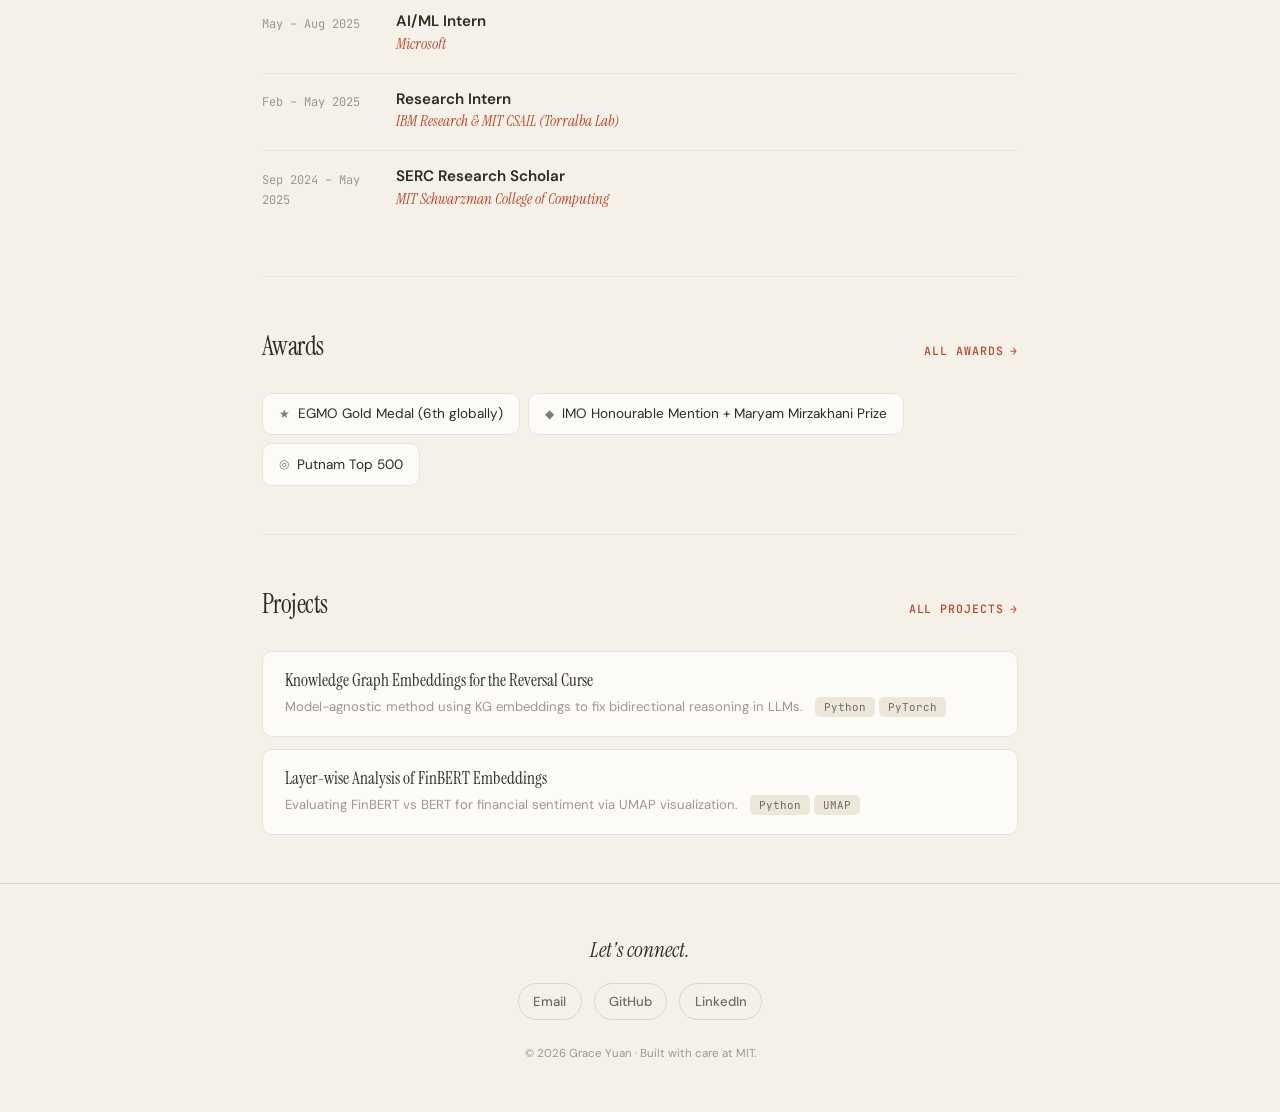
==== commit e259203f: "Update bio" ====
--- a/index.html
+++ b/index.html
@@ -27,20 +27,23 @@
         <div class="home-intro stagger">
             <h1>Hi, I'm<br>Grace <em>Yuan</em>.</h1>
             <p class="bio">
-                I grew up in Guangzhou, China, and went to high school in Melbourne, Australia. 
-                I'm a junior at <strong>MIT</strong> double-majoring in Mathematics and 
-                AI &amp; Decision-Making, concurrently pursuing an MEng in EECS. GPA: 5.0/5.0.
+                I grew up in Guangzhou, spent my high school years in Melbourne, and now call 
+                Cambridge home as a junior at <strong>MIT</strong>, double-majoring in Mathematics 
+                and AI &amp; Decision-Making.
             </p>
             <p class="bio">
-                My research spans <strong>LLM interpretability</strong>, <strong>multi-agent AI systems</strong>, 
-                and <strong>AI fairness</strong>, with work at Harvard Medical School, IBM Research, and MIT CSAIL. 
-                Previously, I was an AI/ML intern at <strong>Microsoft</strong> in Redmond, and I'll be joining 
-                <strong>Tower Research Capital</strong> in New York as a quant trading intern in Summer 2026.
+                I'm drawn to the inner workings of large language models — my research spans 
+                <strong>LLM interpretability</strong>, <strong>multi-agent AI systems</strong>, 
+                and <strong>AI fairness</strong>, with work across Harvard Medical School, IBM Research, 
+                and MIT CSAIL. On the industry side, I was an AI/ML intern at <strong>Microsoft</strong> 
+                in Redmond, and I'll be joining <strong>Tower Research Capital</strong> in New York 
+                as a Quant Trading Intern next summer.
             </p>
             <p class="bio">
-                In high school, I represented Australia in math olympiad competitions including the 
-                <strong>IMO</strong> and <strong>EGMO</strong>. Outside of work, I enjoy great 
-                <a href="https://beliapp.co/app/yuangc" target="_blank">foods</a>, reading, and travelling.
+                Before MIT, I represented Australia in international math olympiads including the 
+                <strong>IMO</strong> and <strong>EGMO</strong>. Outside of work, I'm usually hunting 
+                for great <a href="https://beliapp.co/app/yuangc" target="_blank">foods</a>, reading, 
+                or planning my next trip somewhere new.
             </p>
             <div class="contact-row">
                 <a class="pill" href="mailto:yuangc@mit.edu">
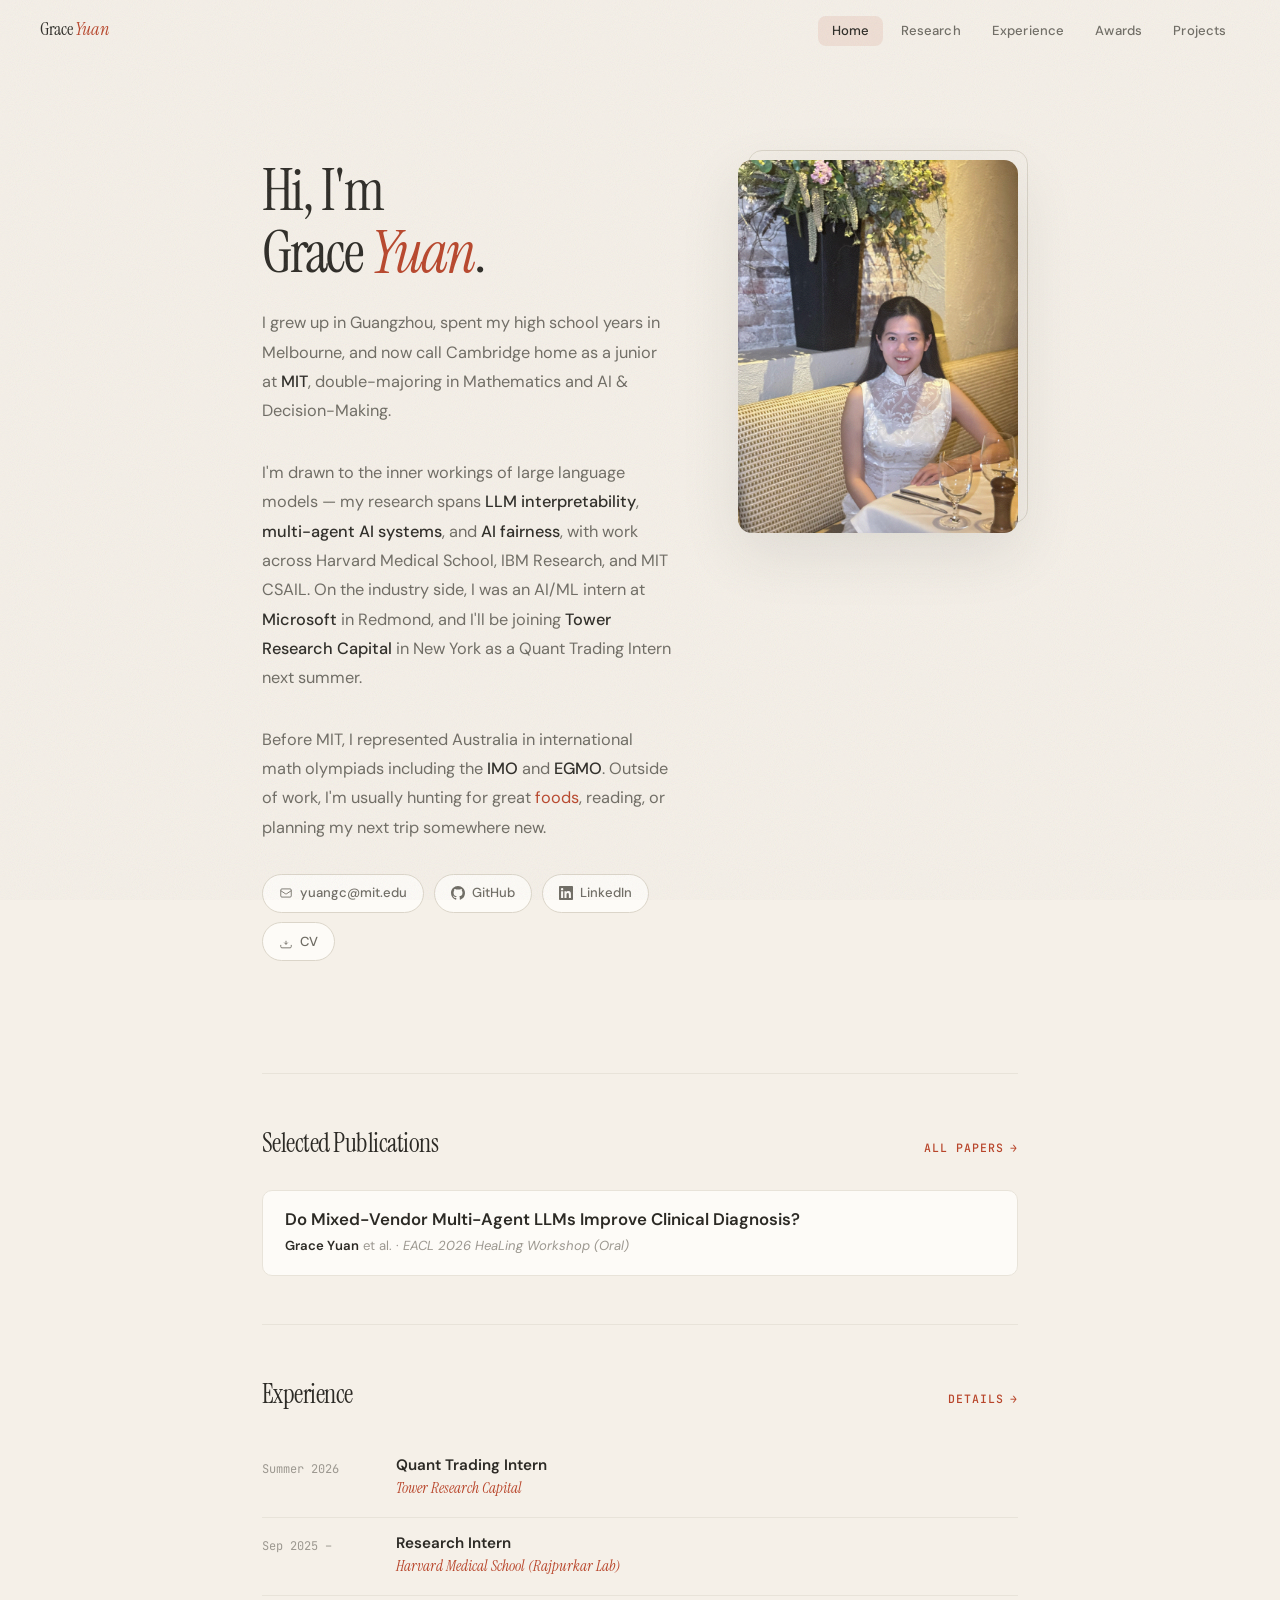
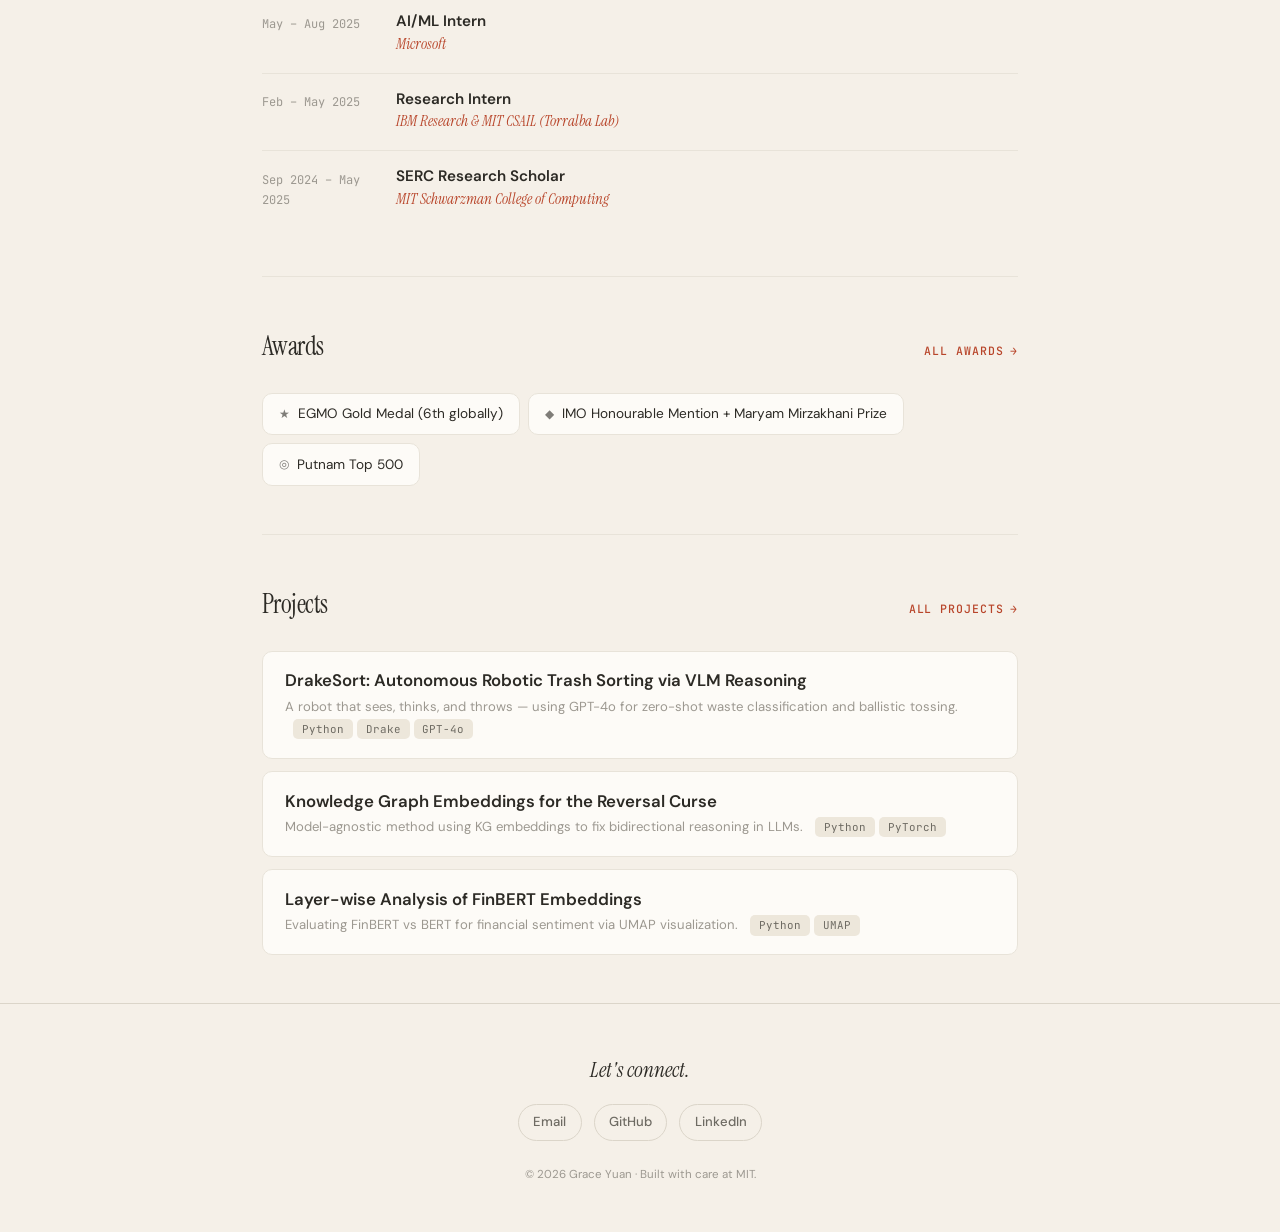
==== commit 897fcef4: "Add DrakeSort project" ====
--- a/index.html
+++ b/index.html
@@ -50,11 +50,11 @@
                     <svg width="14" height="14" fill="none" stroke="currentColor" stroke-width="1.5" viewBox="0 0 24 24"><path d="M3 8l7.89 5.26a2 2 0 002.22 0L21 8M5 19h14a2 2 0 002-2V7a2 2 0 00-2-2H5a2 2 0 00-2 2v10a2 2 0 002 2z"/></svg>
                     yuangc@mit.edu
                 </a>
-                <a class="pill" href="#" target="_blank">
+                <a class="pill" href="https://github.com/graceyc" target="_blank">
                     <svg width="14" height="14" fill="currentColor" viewBox="0 0 24 24"><path d="M12 0C5.37 0 0 5.37 0 12c0 5.31 3.435 9.795 8.205 11.385.6.105.825-.255.825-.57 0-.285-.015-1.23-.015-2.235-3.015.555-3.795-.735-4.035-1.41-.135-.345-.72-1.41-1.23-1.695-.42-.225-1.02-.78-.015-.795.945-.015 1.62.87 1.845 1.23 1.08 1.815 2.805 1.305 3.495.99.105-.78.42-1.305.765-1.605-2.67-.3-5.46-1.335-5.46-5.925 0-1.305.465-2.385 1.23-3.225-.12-.3-.54-1.53.12-3.18 0 0 1.005-.315 3.3 1.23.96-.27 1.98-.405 3-.405s2.04.135 3 .405c2.295-1.56 3.3-1.23 3.3-1.23.66 1.65.24 2.88.12 3.18.765.84 1.23 1.905 1.23 3.225 0 4.605-2.805 5.625-5.475 5.925.435.375.81 1.095.81 2.22 0 1.605-.015 2.895-.015 3.3 0 .315.225.69.825.57A12.02 12.02 0 0 0 24 12c0-6.63-5.37-12-12-12z"/></svg>
                     GitHub
                 </a>
-                <a class="pill" href="#" target="_blank">
+                <a class="pill" href="https://www.linkedin.com/in/grace-yuan-289129231/" target="_blank">
                     <svg width="14" height="14" fill="currentColor" viewBox="0 0 24 24"><path d="M20.447 20.452h-3.554v-5.569c0-1.328-.027-3.037-1.852-3.037-1.853 0-2.136 1.445-2.136 2.939v5.667H9.351V9h3.414v1.561h.046c.477-.9 1.637-1.85 3.37-1.85 3.601 0 4.267 2.37 4.267 5.455v6.286zM5.337 7.433a2.062 2.062 0 0 1-2.063-2.065 2.064 2.064 0 1 1 2.063 2.065zm1.782 13.019H3.555V9h3.564v11.452zM22.225 0H1.771C.792 0 0 .774 0 1.729v20.542C0 23.227.792 24 1.771 24h20.451C23.2 24 24 23.227 24 22.271V1.729C24 .774 23.2 0 22.222 0h.003z"/></svg>
                     LinkedIn
                 </a>
@@ -80,7 +80,7 @@
         </div>
         <div class="pub-mini">
             <div class="pub-mini-item">
-                <div class="pub-mini-title"><a href="research.html">Do Mixed-Vendor Multi-Agent LLMs Improve Clinical Diagnosis?</a></div>
+                <div class="pub-mini-title"><a href="https://arxiv.org/abs/2603.04421">Do Mixed-Vendor Multi-Agent LLMs Improve Clinical Diagnosis?</a></div>
                 <div class="pub-mini-meta"><strong>Grace Yuan</strong> et al. · <em>EACL 2026 HeaLing Workshop (Oral)</em></div>
             </div>
         </div>
@@ -152,6 +152,10 @@
         </div>
         <div class="pub-mini">
             <div class="pub-mini-item">
+                <div class="pub-mini-title"><a href="projects.html">DrakeSort: Autonomous Robotic Trash Sorting via VLM Reasoning</a></div>
+                <div class="pub-mini-meta">A robot that sees, thinks, and throws — using GPT-4o for zero-shot waste classification and ballistic tossing. <span class="tag" style="margin-left:0.5rem">Python</span> <span class="tag">Drake</span> <span class="tag">GPT-4o</span></div>
+            </div>
+            <div class="pub-mini-item">
                 <div class="pub-mini-title"><a href="projects.html">Knowledge Graph Embeddings for the Reversal Curse</a></div>
                 <div class="pub-mini-meta">Model-agnostic method using KG embeddings to fix bidirectional reasoning in LLMs. <span class="tag" style="margin-left:0.5rem">Python</span> <span class="tag">PyTorch</span></div>
             </div>
@@ -168,8 +172,8 @@
         <div class="footer-tagline">Let's connect.</div>
         <div class="footer-socials">
             <a href="mailto:yuangc@mit.edu">Email</a>
-            <a href="#">GitHub</a>
-            <a href="#">LinkedIn</a>
+            <a href="https://github.com/graceyc">GitHub</a>
+            <a href="https://www.linkedin.com/in/grace-yuan-289129231/">LinkedIn</a>
         </div>
         <div class="copyright">&copy; 2026 Grace Yuan &middot; Built with care at MIT.</div>
     </div>
--- a/style.css
+++ b/style.css
@@ -328,8 +328,9 @@
     transform: translateY(-1px);
 }
 .pub-mini-title {
-    font-family: var(--serif);
+    font-family: var(--sans);
     font-size: 1.05rem;
+    font-weight: 600;
     line-height: 1.35;
     margin-bottom: 0.25rem;
 }
@@ -444,8 +445,9 @@
 }
 .pub-card-body {}
 .pub-card-body h3 {
-    font-family: var(--serif);
+    font-family: var(--sans);
     font-size: 1.15rem;
+    font-weight: 600;
     line-height: 1.35;
     margin-bottom: 0.4rem;
 }
@@ -534,6 +536,83 @@
     object-fit: cover;
     border-radius: 8px;
     border: 1px solid var(--border-light);
+}
+
+/* compact photo gallery grid with click-to-enlarge */
+.exp-gallery-grid {
+    display: grid;
+    grid-template-columns: repeat(4, 1fr);
+    gap: 0.5rem;
+    margin-top: 1.25rem;
+}
+.exp-gallery-grid img {
+    width: 100%;
+    aspect-ratio: 1 / 1;
+    object-fit: cover;
+    border-radius: 8px;
+    border: 1px solid var(--border-light);
+    cursor: pointer;
+    transition: all 0.25s var(--ease-smooth);
+}
+.exp-gallery-grid img:hover {
+    transform: scale(1.04);
+    box-shadow: 0 6px 20px rgba(0,0,0,0.08);
+    border-color: var(--accent);
+}
+
+/* lightbox overlay */
+.lightbox {
+    display: none;
+    position: fixed;
+    inset: 0;
+    z-index: 10000;
+    background: rgba(20, 18, 15, 0.88);
+    backdrop-filter: blur(12px);
+    -webkit-backdrop-filter: blur(12px);
+    align-items: center;
+    justify-content: center;
+    cursor: zoom-out;
+    padding: 2rem;
+}
+.lightbox.active {
+    display: flex;
+    animation: lbFadeIn 0.25s ease;
+}
+.lightbox img {
+    max-width: 90vw;
+    max-height: 88vh;
+    border-radius: 12px;
+    box-shadow: 0 24px 80px rgba(0,0,0,0.4);
+    object-fit: contain;
+}
+.lightbox-close {
+    position: absolute;
+    top: 1.5rem;
+    right: 2rem;
+    color: rgba(255,255,255,0.7);
+    font-size: 1.5rem;
+    cursor: pointer;
+    width: 40px;
+    height: 40px;
+    display: flex;
+    align-items: center;
+    justify-content: center;
+    border-radius: 50%;
+    transition: all 0.2s;
+}
+.lightbox-close:hover {
+    color: #fff;
+    background: rgba(255,255,255,0.1);
+}
+@keyframes lbFadeIn {
+    from { opacity: 0; }
+    to { opacity: 1; }
+}
+
+@media (max-width: 768px) {
+    .exp-gallery-grid {
+        grid-template-columns: repeat(2, 1fr);
+    }
 }
 
 /* ═══════════════════════════════════════
@@ -617,9 +696,9 @@
     object-fit: cover;
 }
 .project-full-body h3 {
-    font-family: var(--serif);
+    font-family: var(--sans);
     font-size: 1.4rem;
-    font-weight: 400;
+    font-weight: 600;
     margin-bottom: 0.5rem;
     letter-spacing: -0.01em;
 }
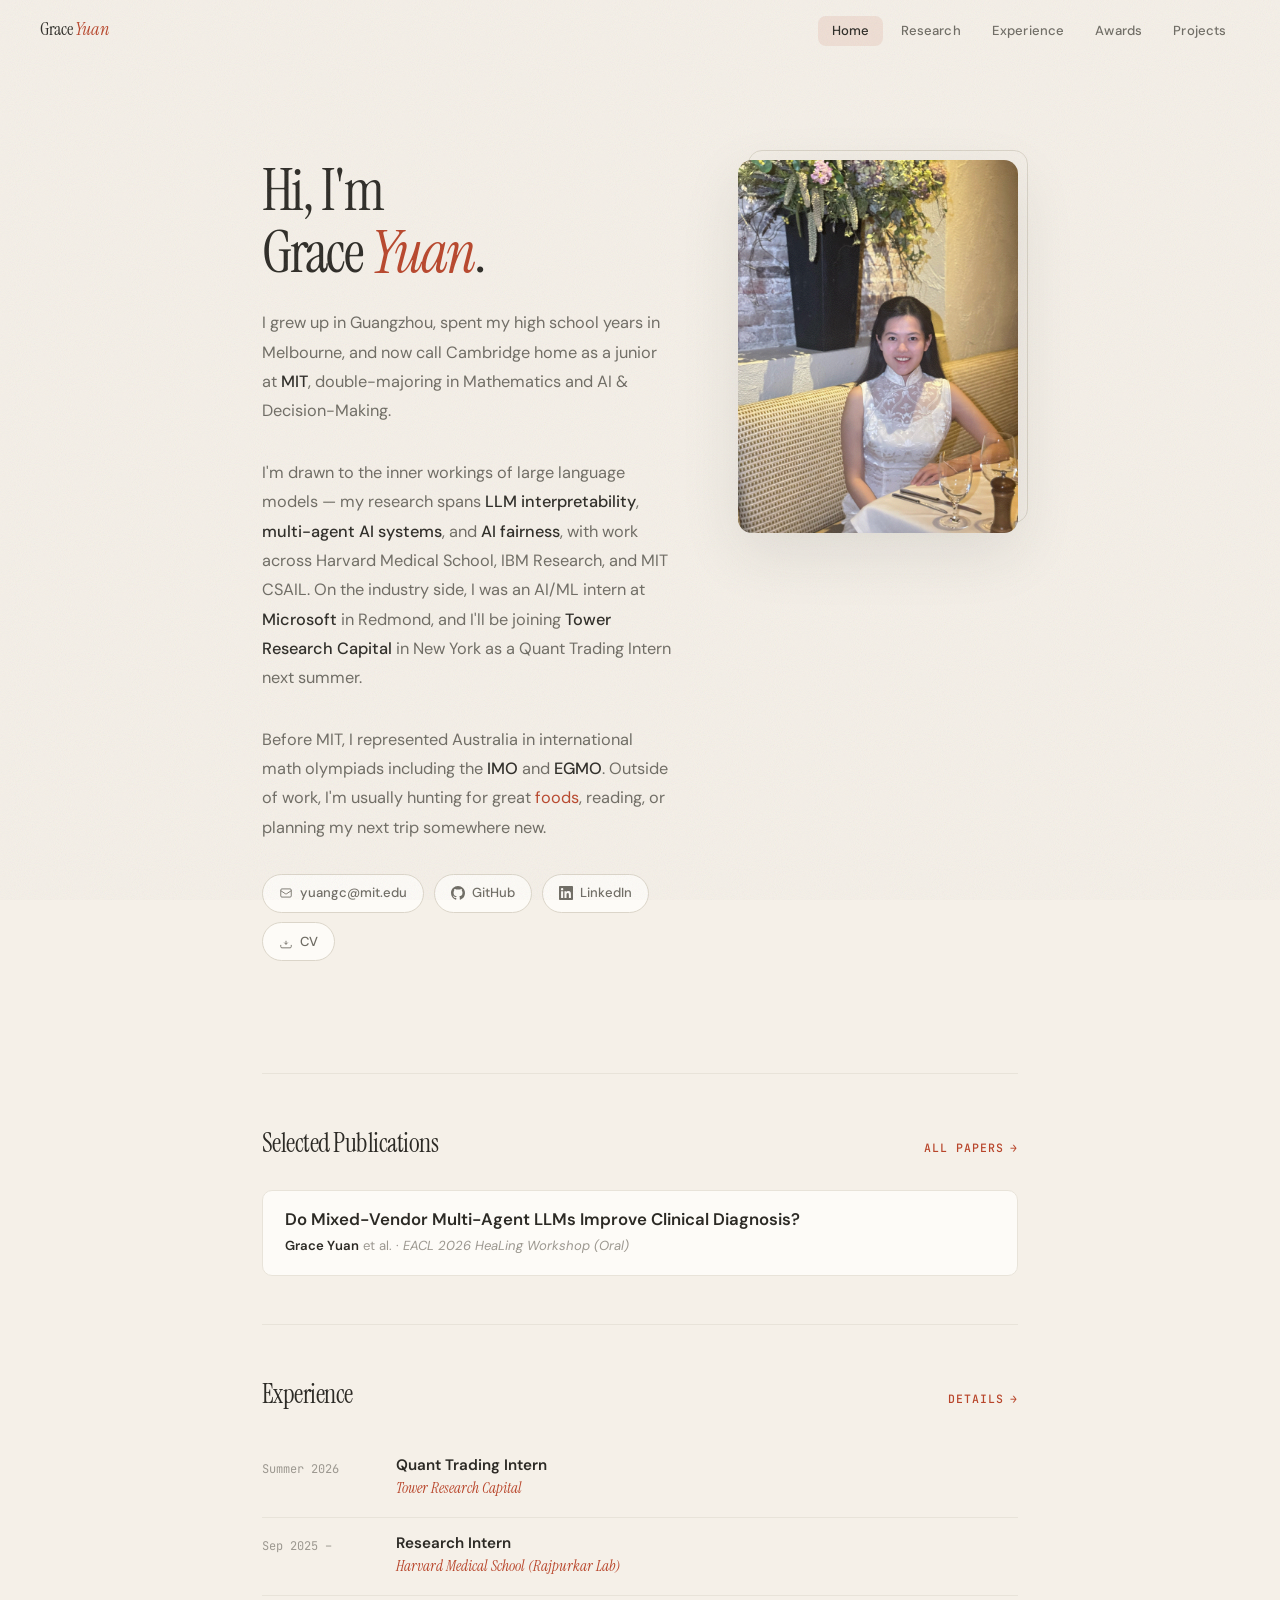
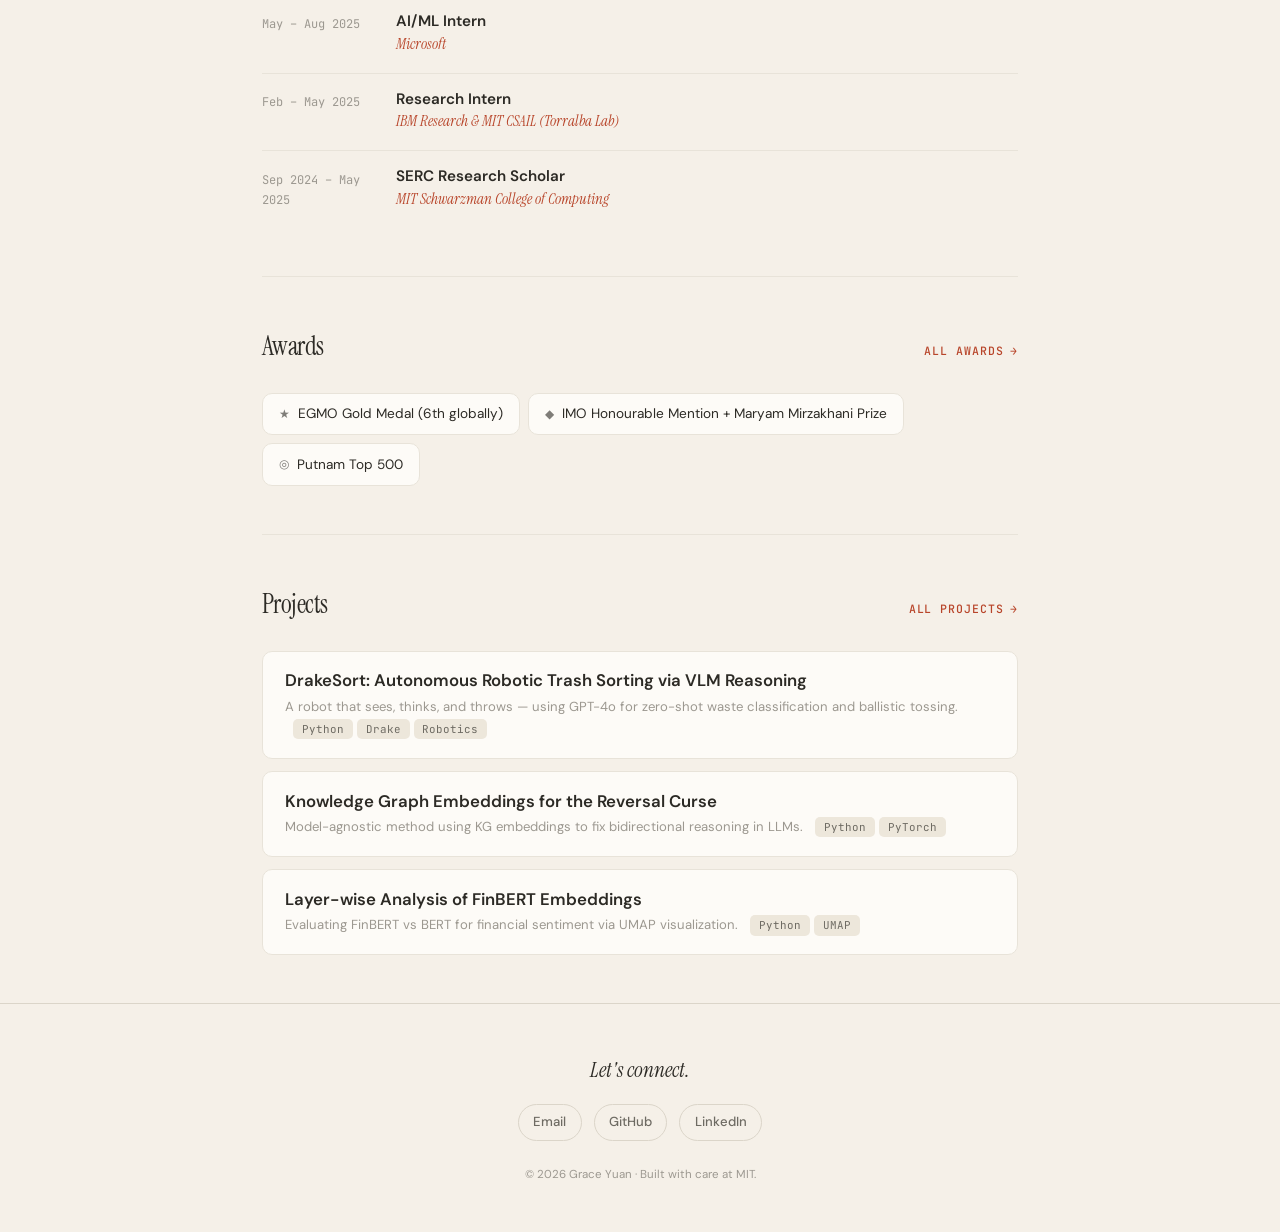
==== commit 79baf60c: "Add DrakeSort project and paper links" ====
--- a/index.html
+++ b/index.html
@@ -153,7 +153,7 @@
         <div class="pub-mini">
             <div class="pub-mini-item">
                 <div class="pub-mini-title"><a href="projects.html">DrakeSort: Autonomous Robotic Trash Sorting via VLM Reasoning</a></div>
-                <div class="pub-mini-meta">A robot that sees, thinks, and throws — using GPT-4o for zero-shot waste classification and ballistic tossing. <span class="tag" style="margin-left:0.5rem">Python</span> <span class="tag">Drake</span> <span class="tag">GPT-4o</span></div>
+                <div class="pub-mini-meta">A robot that sees, thinks, and throws — using GPT-4o for zero-shot waste classification and ballistic tossing. <span class="tag" style="margin-left:0.5rem">Python</span> <span class="tag">Drake</span> <span class="tag">Robotics</span></div>
             </div>
             <div class="pub-mini-item">
                 <div class="pub-mini-title"><a href="projects.html">Knowledge Graph Embeddings for the Reversal Curse</a></div>
